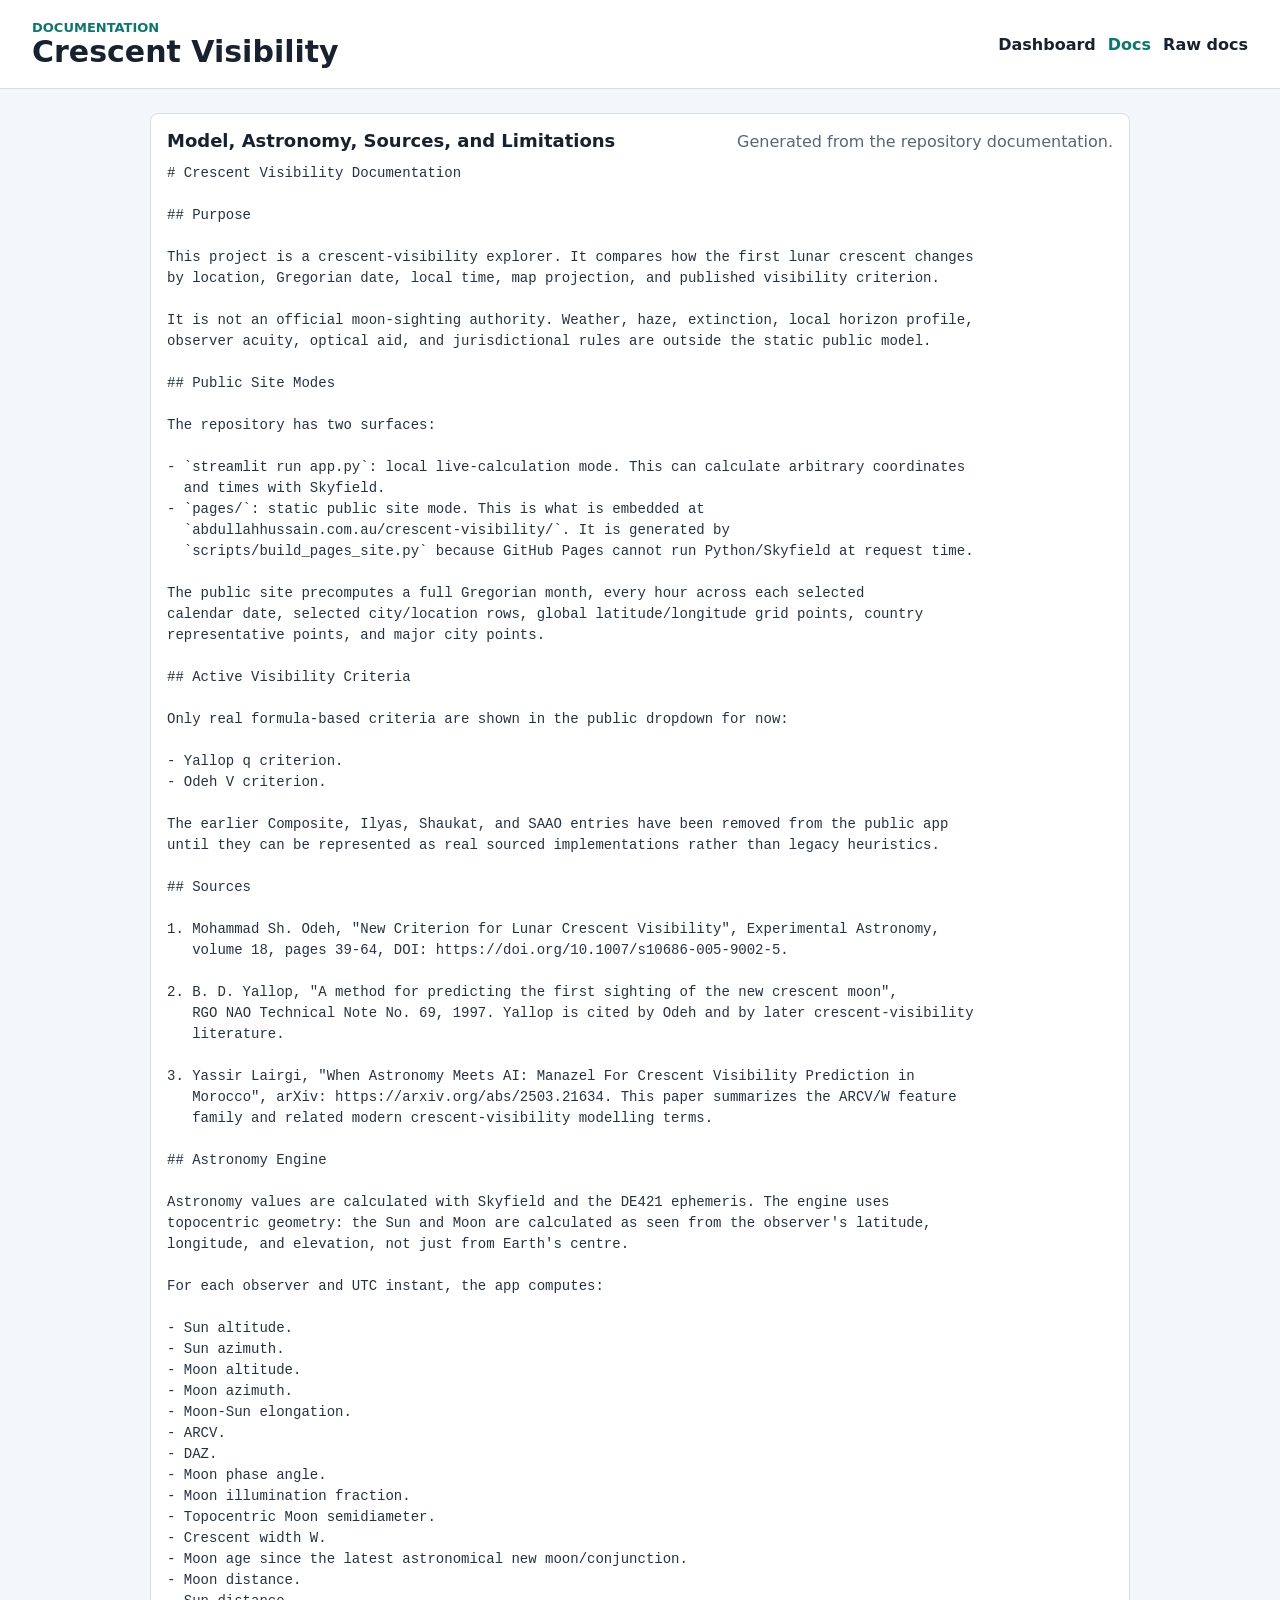
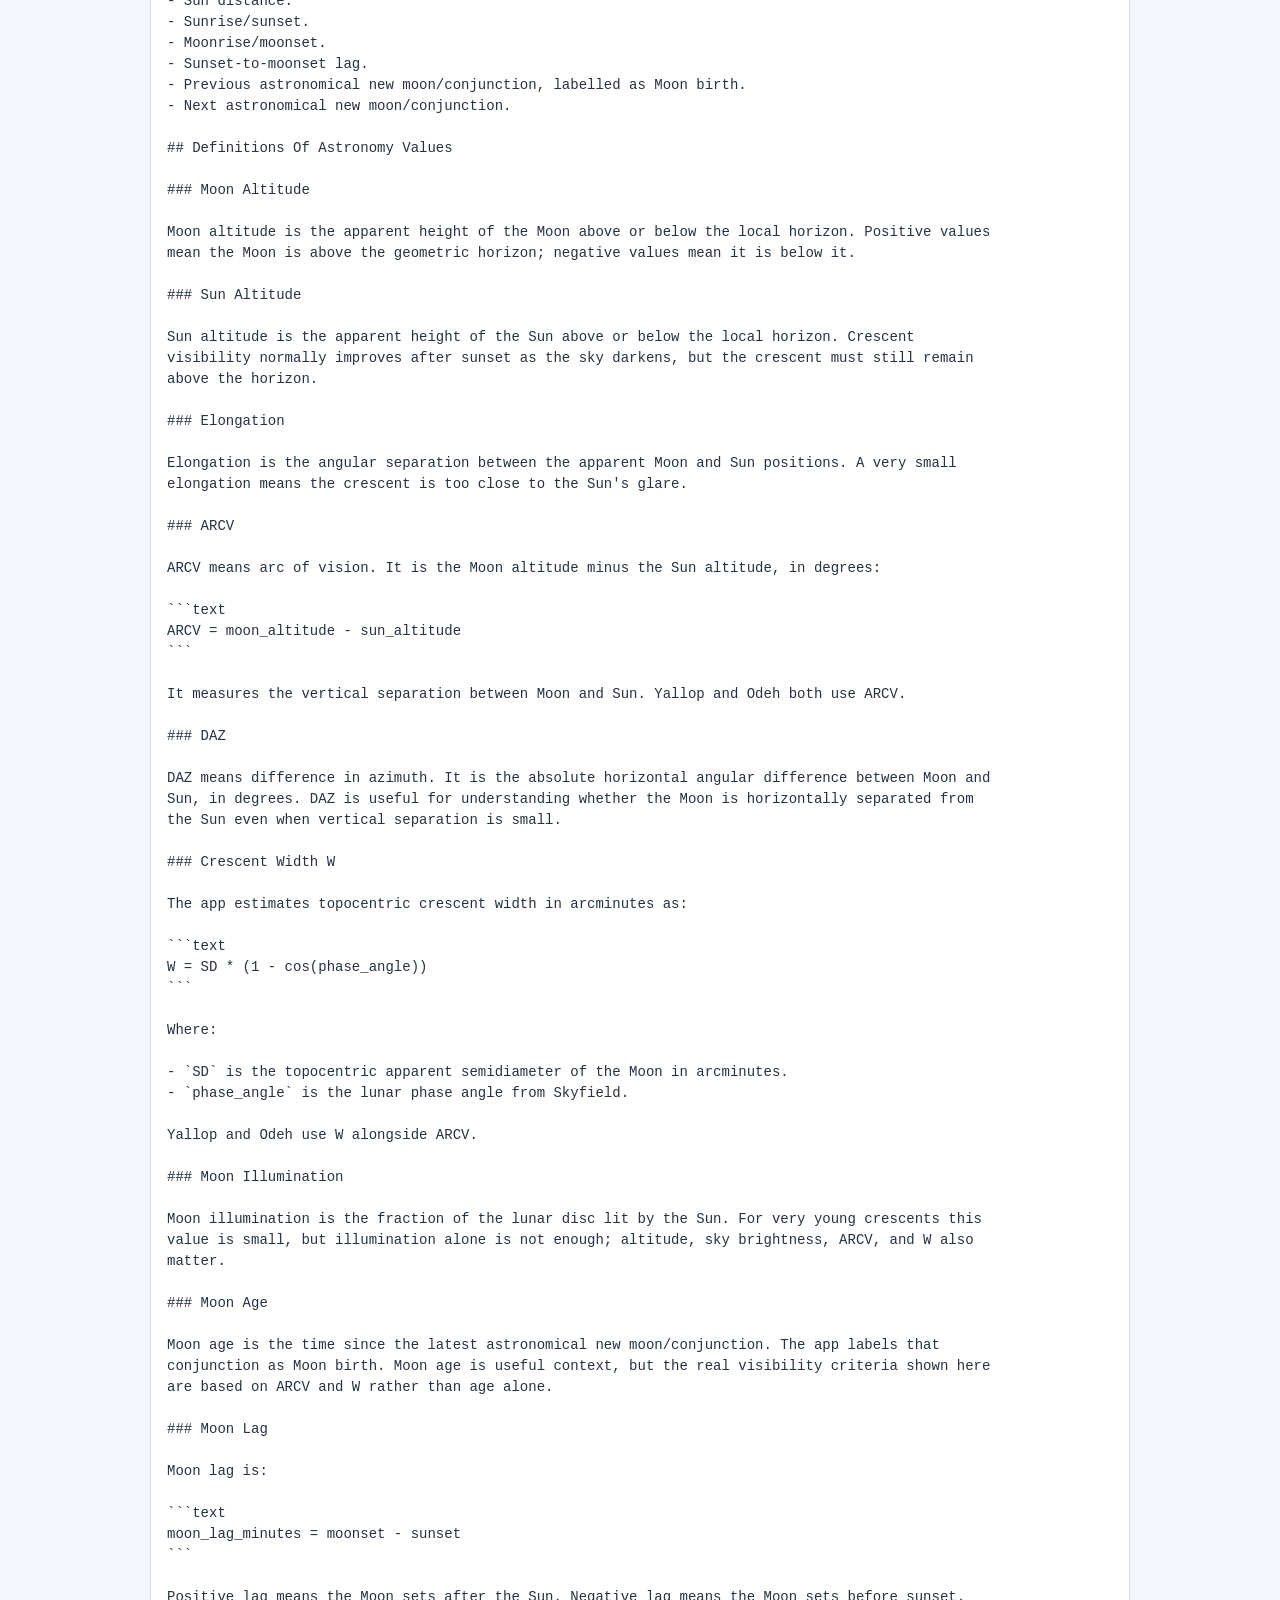
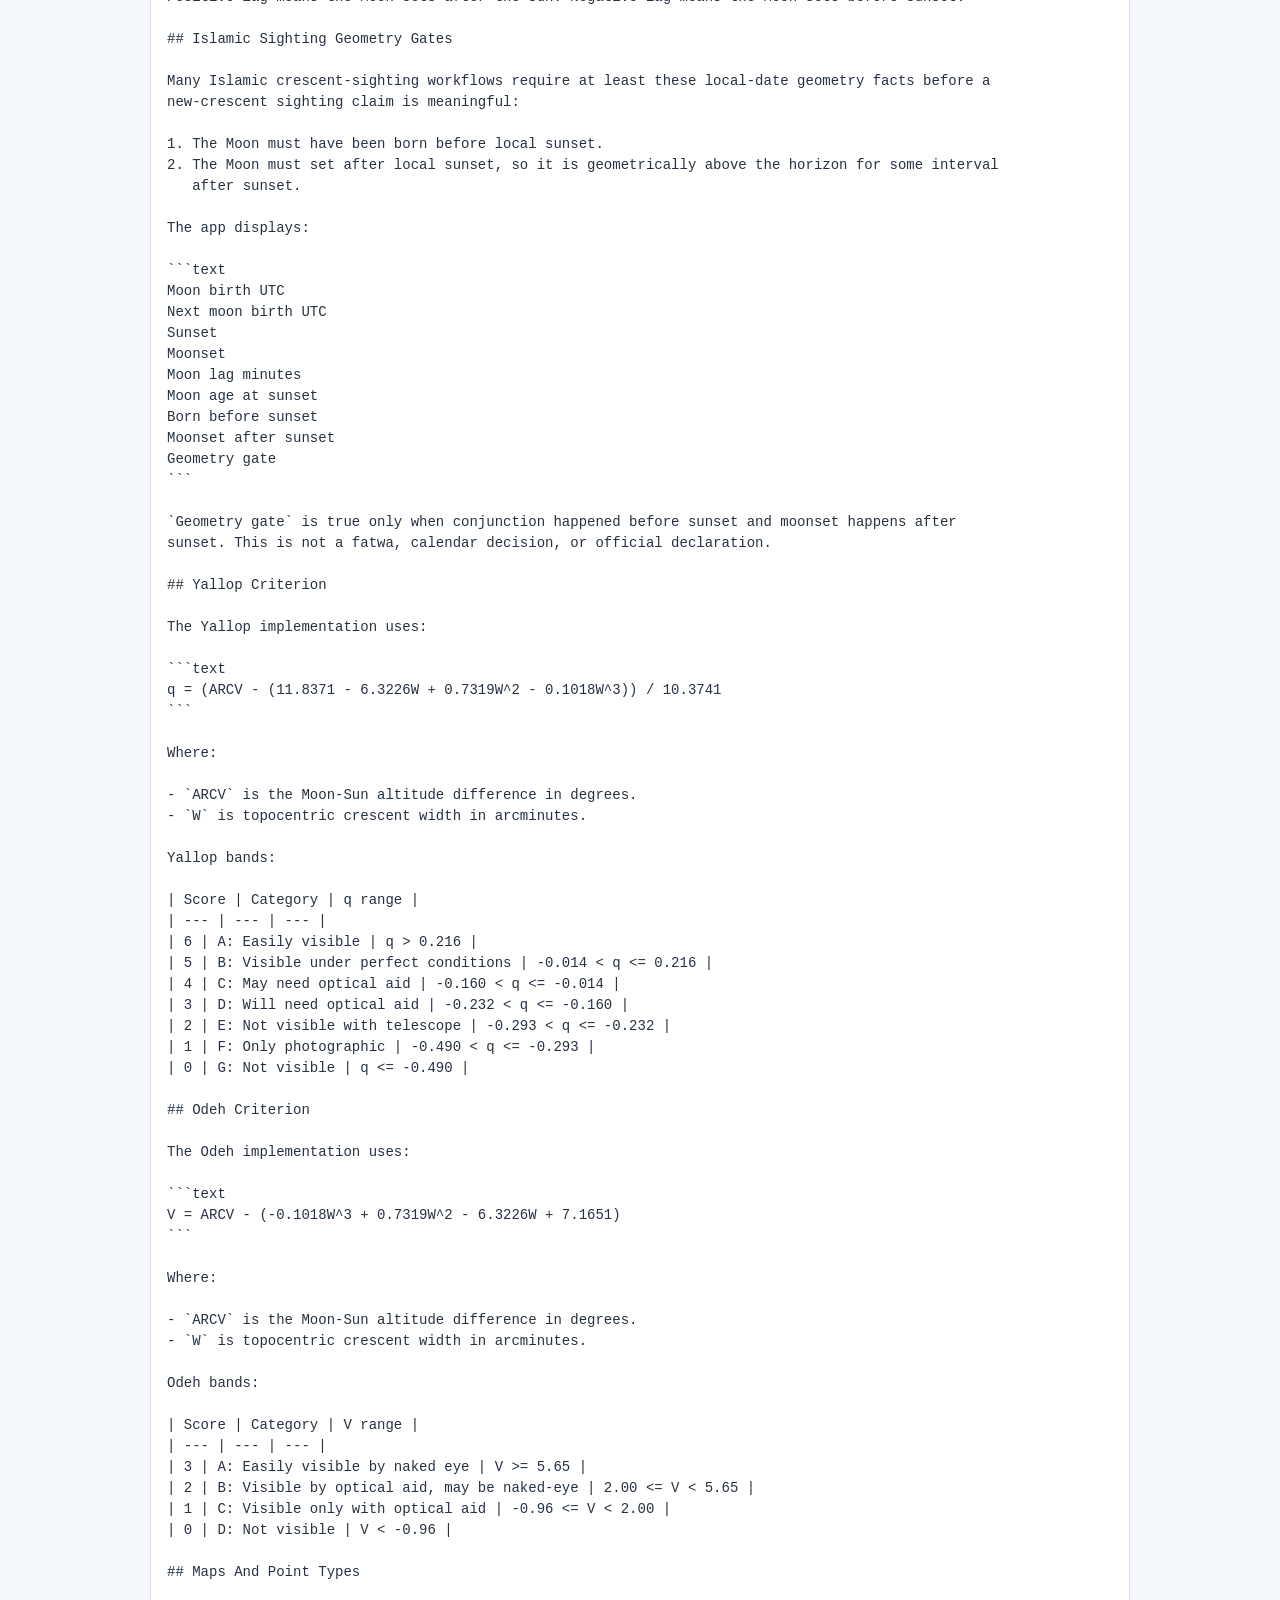
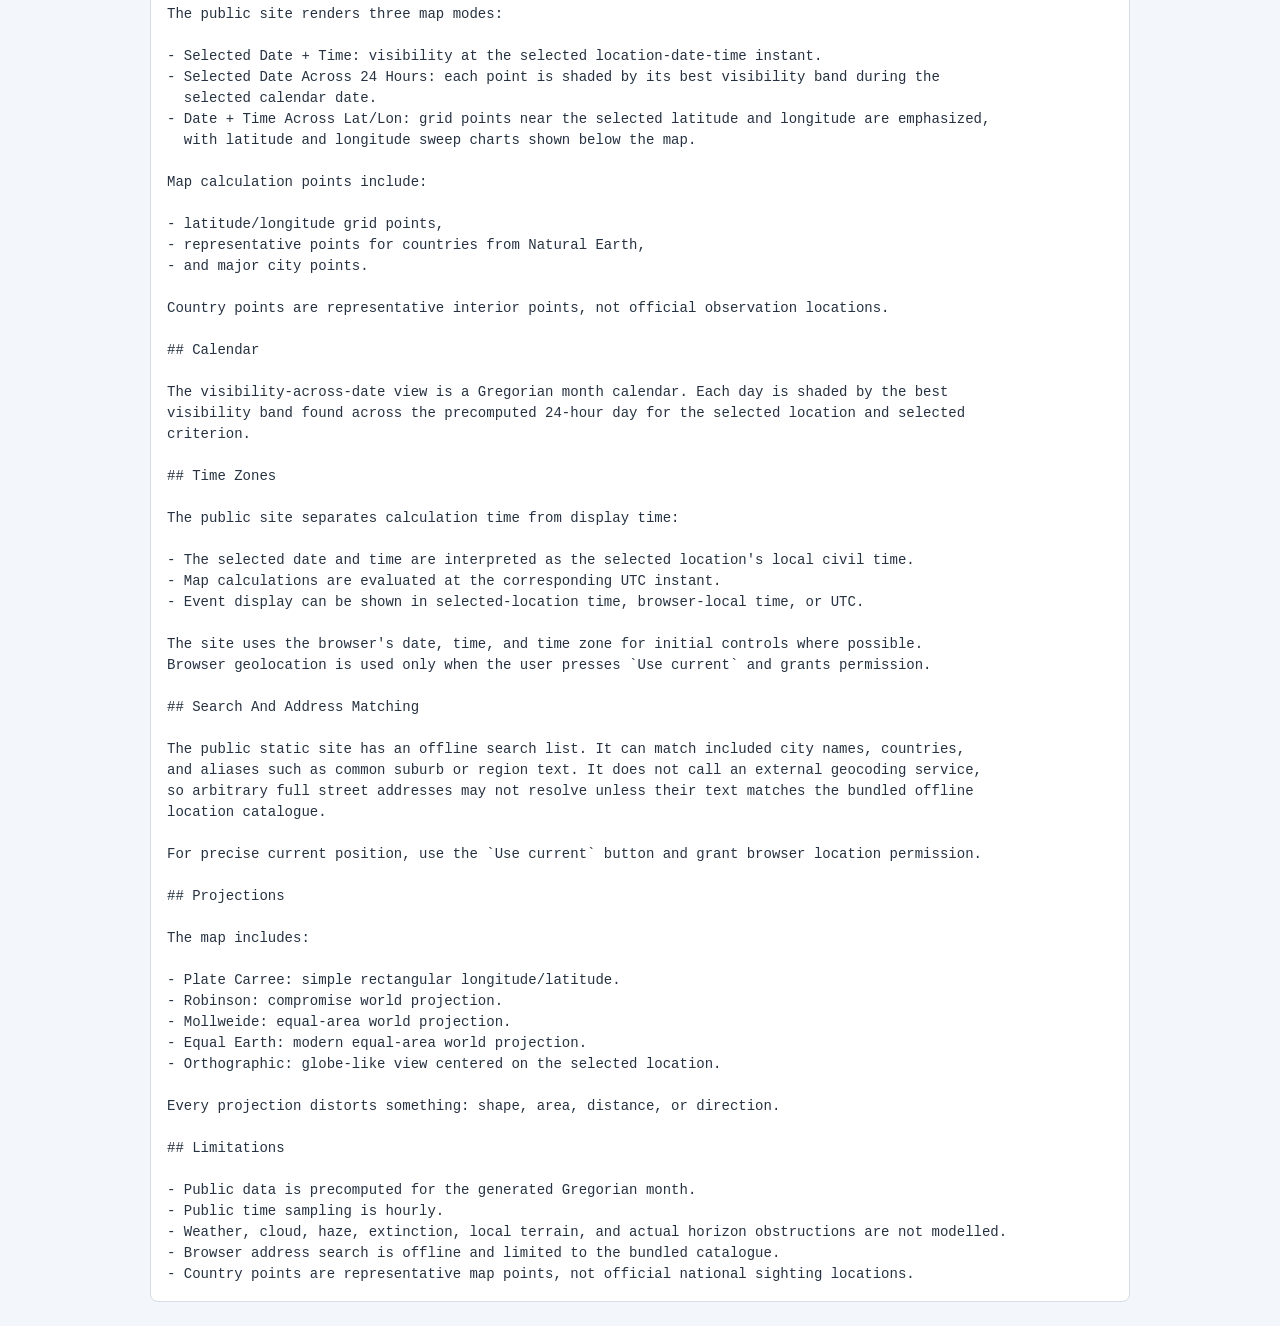
==== pages/docs.html @ 555a8e81 "Expand static crescent dashboard" ====
<!doctype html>
<html lang="en">
  <head>
    <meta charset="utf-8">
    <meta name="viewport" content="width=device-width, initial-scale=1">
    <title>Crescent Visibility Docs</title>
    <link rel="stylesheet" href="styles.css">
  </head>
  <body>
    <header class="topbar">
      <div>
        <p class="eyebrow">Documentation</p>
        <h1>Crescent Visibility</h1>
      </div>
      <nav>
        <a href="index.html">Dashboard</a>
        <a href="docs.html" aria-current="page">Docs</a>
        <a href="docs/CRESCENT_VISIBILITY.md">Raw docs</a>
      </nav>
    </header>
    <main>
      <section class="panel docs-page">
        <div class="panel-title">
          <h2>Model, Astronomy, Sources, and Limitations</h2>
          <p>Generated from the repository documentation.</p>
        </div>
        <pre id="docsText">Loading documentation...</pre>
      </section>
    </main>
    <script>
      fetch("docs/CRESCENT_VISIBILITY.md")
        .then((response) => response.text())
        .then((text) => {
          document.getElementById("docsText").textContent = text;
        })
        .catch((error) => {
          document.getElementById("docsText").textContent = String(error);
        });
    </script>
  </body>
</html>
---- pages/styles.css ----
:root {
  color-scheme: light;
  --ink: #18212f;
  --muted: #596675;
  --line: #d7dde6;
  --panel: #ffffff;
  --bg: #f3f6fa;
  --accent: #0f766e;
  --bad: #b42318;
  --ok: #087443;
}

* {
  box-sizing: border-box;
}

body {
  margin: 0;
  background: var(--bg);
  color: var(--ink);
  font-family: Inter, ui-sans-serif, system-ui, -apple-system, BlinkMacSystemFont, "Segoe UI", sans-serif;
}

.topbar {
  display: flex;
  align-items: center;
  justify-content: space-between;
  gap: 24px;
  padding: 20px 32px;
  background: #ffffff;
  border-bottom: 1px solid var(--line);
  position: sticky;
  top: 0;
  z-index: 5;
}

h1,
h2,
p {
  margin: 0;
}

h1 {
  font-size: 30px;
  line-height: 1.1;
}

h2 {
  font-size: 18px;
}

.eyebrow {
  color: var(--accent);
  font-size: 13px;
  font-weight: 700;
  text-transform: uppercase;
  letter-spacing: 0;
}

nav {
  display: flex;
  gap: 12px;
  flex-wrap: wrap;
}

nav a {
  color: var(--ink);
  font-weight: 700;
  text-decoration: none;
}

nav a[aria-current="page"] {
  color: var(--accent);
}

main {
  max-width: 1480px;
  margin: 0 auto;
  padding: 24px;
}

.controls,
.status-grid,
.split,
.tabs {
  display: grid;
  gap: 12px;
}

.controls {
  grid-template-columns: minmax(220px, 1.4fr) minmax(170px, 1fr) auto minmax(130px, 0.8fr) minmax(250px, 1.2fr) minmax(220px, 1fr) 36px minmax(170px, 1fr) 36px minmax(180px, 1fr);
  align-items: end;
  padding: 16px;
  background: #ffffff;
  border: 1px solid var(--line);
  border-radius: 8px;
}

label,
.control-field {
  display: grid;
  gap: 6px;
  color: var(--muted);
  font-size: 12px;
  font-weight: 700;
}

.search-field small {
  min-height: 14px;
  color: var(--accent);
  font-weight: 600;
}

select,
input,
button {
  min-height: 38px;
  border: 1px solid var(--line);
  border-radius: 6px;
  background: #ffffff;
  color: var(--ink);
  font: inherit;
}

select,
button,
input[type="search"] {
  padding: 0 10px;
}

button {
  cursor: pointer;
  font-weight: 700;
}

button:disabled {
  cursor: not-allowed;
  opacity: 0.45;
}

button:hover:not(:disabled),
select:hover,
input:hover {
  border-color: var(--accent);
}

.time-control {
  display: grid;
  grid-template-columns: 38px minmax(130px, 1fr) 38px;
  gap: 8px;
  align-items: center;
}

.time-control button,
.info,
.def {
  padding: 0;
}

.time-field select,
.search-field input {
  width: 100%;
}

.info,
.def {
  width: 36px;
  border-radius: 50%;
}

.def {
  width: 22px;
  min-height: 22px;
  margin-left: 4px;
  font-size: 12px;
}

.status-grid {
  grid-template-columns: repeat(4, minmax(0, 1fr));
  margin: 16px 0;
}

.status-grid article,
.panel {
  background: var(--panel);
  border: 1px solid var(--line);
  border-radius: 8px;
}

.status-grid article {
  padding: 16px;
}

.status-grid span,
.status-grid small,
.panel-title p {
  color: var(--muted);
}

.status-grid strong {
  display: block;
  margin: 8px 0 4px;
  font-size: 20px;
}

.legend {
  display: flex;
  flex-wrap: wrap;
  gap: 10px;
}

.legend span {
  display: inline-flex;
  align-items: center;
  gap: 7px;
  padding: 6px 8px;
  border: 1px solid var(--line);
  border-radius: 6px;
  font-size: 13px;
  font-weight: 700;
}

.legend i {
  width: 16px;
  height: 16px;
  border-radius: 4px;
  display: inline-block;
}

.tabs {
  grid-template-columns: repeat(3, minmax(0, 1fr));
  margin: 16px 0;
}

.tab-button {
  min-height: 44px;
}

.tab-button.active {
  border-color: var(--accent);
  background: var(--accent);
  color: #ffffff;
}

.split {
  grid-template-columns: minmax(0, 2fr) minmax(340px, 1fr);
  margin-bottom: 16px;
}

.panel {
  padding: 16px;
  min-width: 0;
}

.panel-title {
  display: flex;
  align-items: baseline;
  justify-content: space-between;
  gap: 12px;
  margin-bottom: 12px;
}

.map-panel {
  position: relative;
}

canvas {
  width: 100%;
  display: block;
  background: #d9eef5;
  border: 1px solid var(--line);
  border-radius: 8px;
}

.tooltip {
  position: absolute;
  max-width: 300px;
  padding: 10px 12px;
  background: #111827;
  color: #ffffff;
  border-radius: 6px;
  font-size: 12px;
  pointer-events: none;
  box-shadow: 0 10px 24px rgba(0, 0, 0, 0.22);
}

.details {
  display: grid;
  grid-template-columns: minmax(0, 1fr) auto;
  gap: 8px 14px;
  margin: 0;
}

.details dt {
  color: var(--muted);
}

.details dd {
  margin: 0;
  font-weight: 700;
  text-align: right;
}

svg {
  width: 100%;
  height: auto;
  overflow: visible;
}

.calendar-grid {
  display: grid;
  grid-template-columns: repeat(7, minmax(0, 1fr));
  gap: 6px;
}

.calendar-grid strong {
  color: var(--muted);
  font-size: 12px;
  text-align: center;
}

.calendar-day {
  min-height: 58px;
  color: #ffffff;
  border: 2px solid transparent;
  display: grid;
  align-content: center;
  justify-items: center;
  padding: 4px;
}

.calendar-day.empty {
  background: transparent;
  border: 0;
}

.calendar-day.selected {
  border-color: #111827;
}

.calendar-day span {
  font-size: 18px;
}

.calendar-day small {
  color: #ffffff;
  font-size: 11px;
}

pre {
  margin: 0;
  max-height: none;
  overflow: auto;
  white-space: pre-wrap;
  color: #263241;
  font: 14px/1.5 ui-monospace, SFMono-Regular, Consolas, "Liberation Mono", monospace;
}

.docs-page {
  max-width: 980px;
  margin: 0 auto;
}

@media (max-width: 1180px) {
  .controls {
    grid-template-columns: repeat(2, minmax(0, 1fr));
  }

  .info {
    width: 100%;
    border-radius: 6px;
  }
}

@media (max-width: 880px) {
  .topbar {
    align-items: flex-start;
    flex-direction: column;
  }

  .controls,
  .status-grid,
  .split,
  .tabs {
    grid-template-columns: 1fr;
  }
}
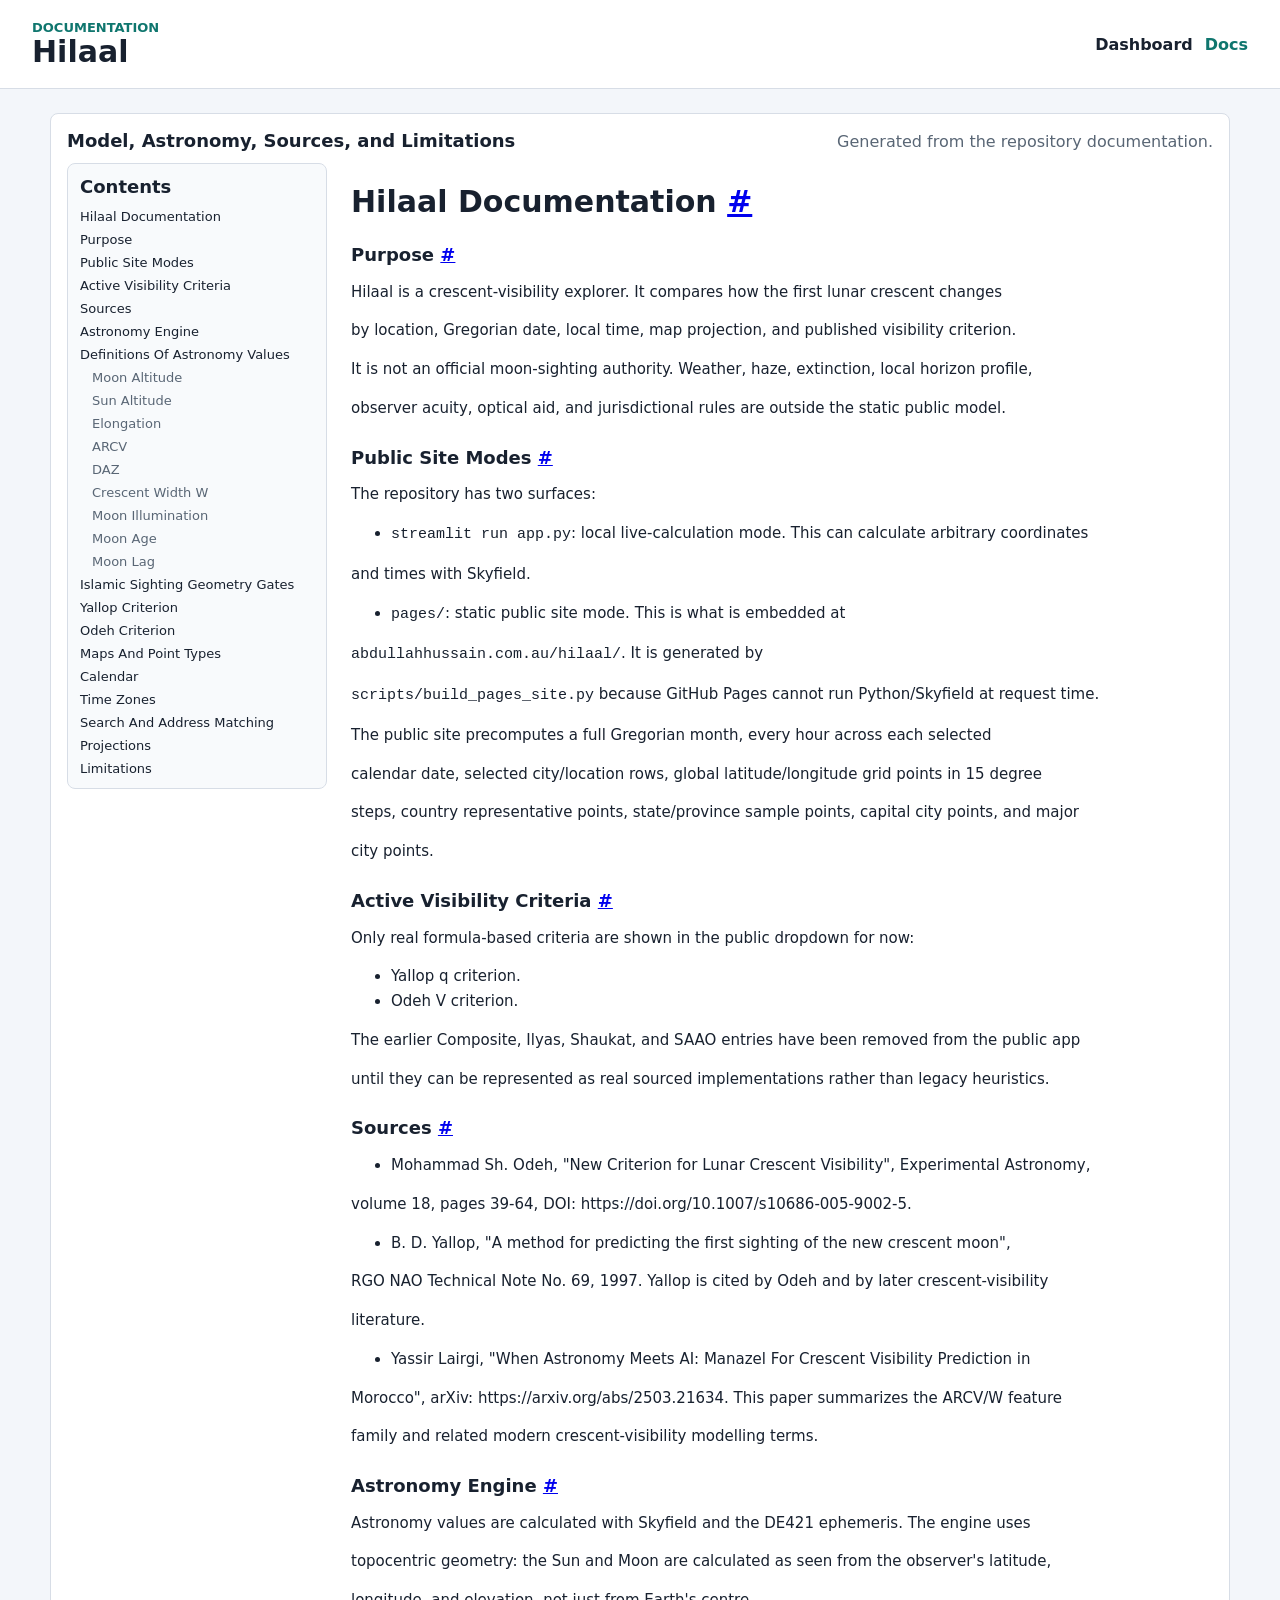
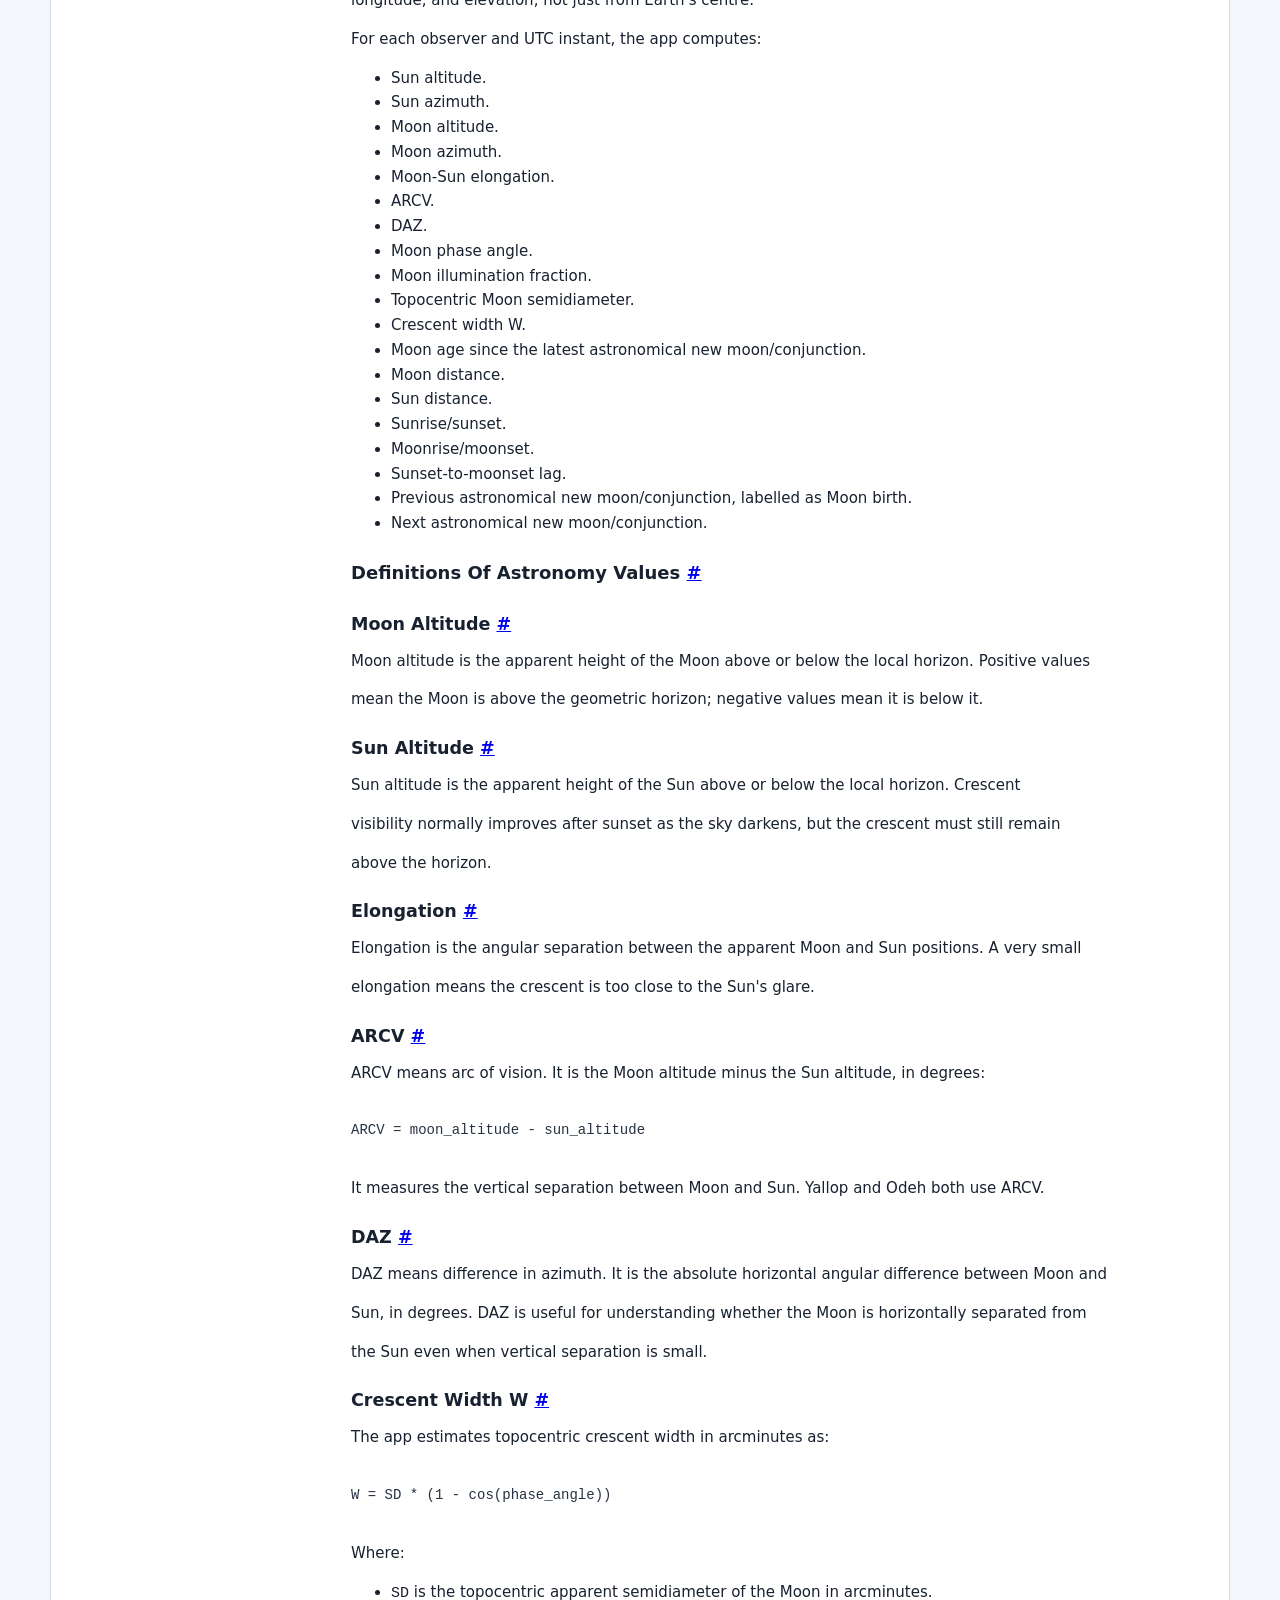
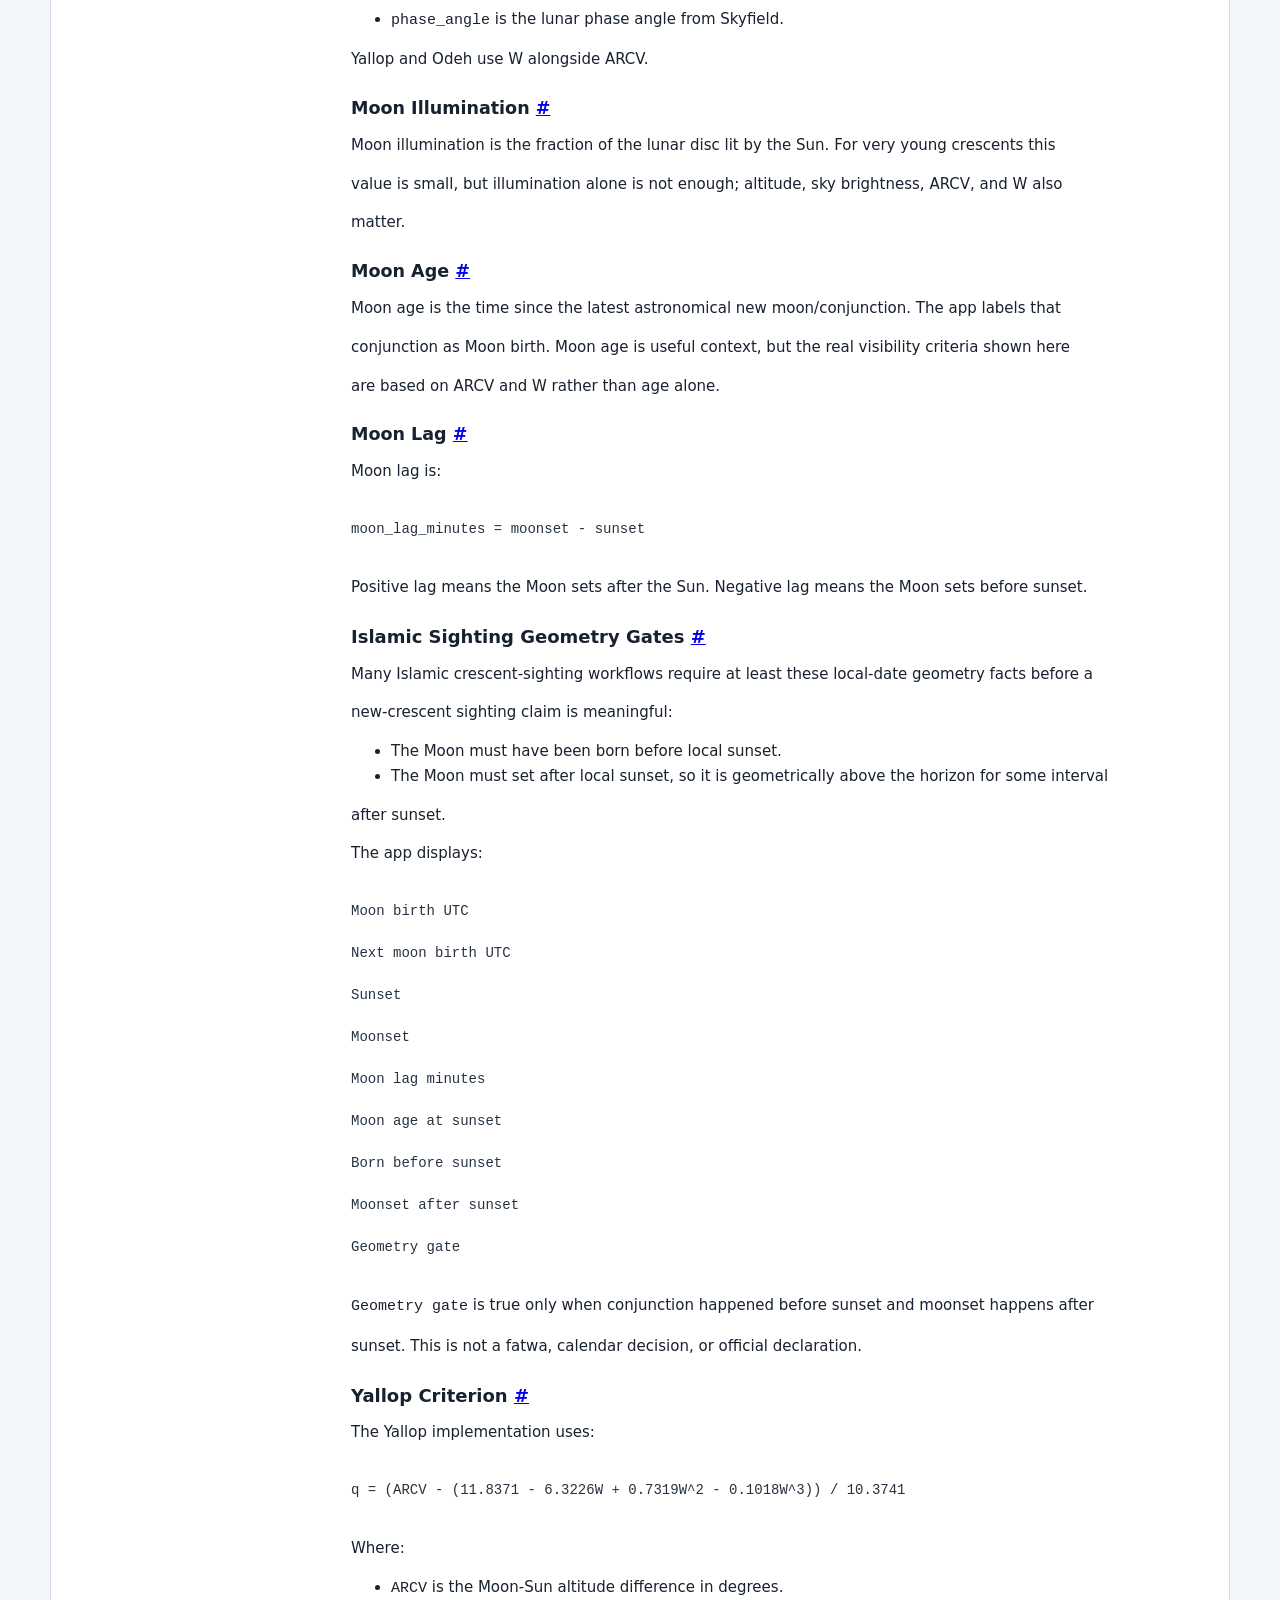
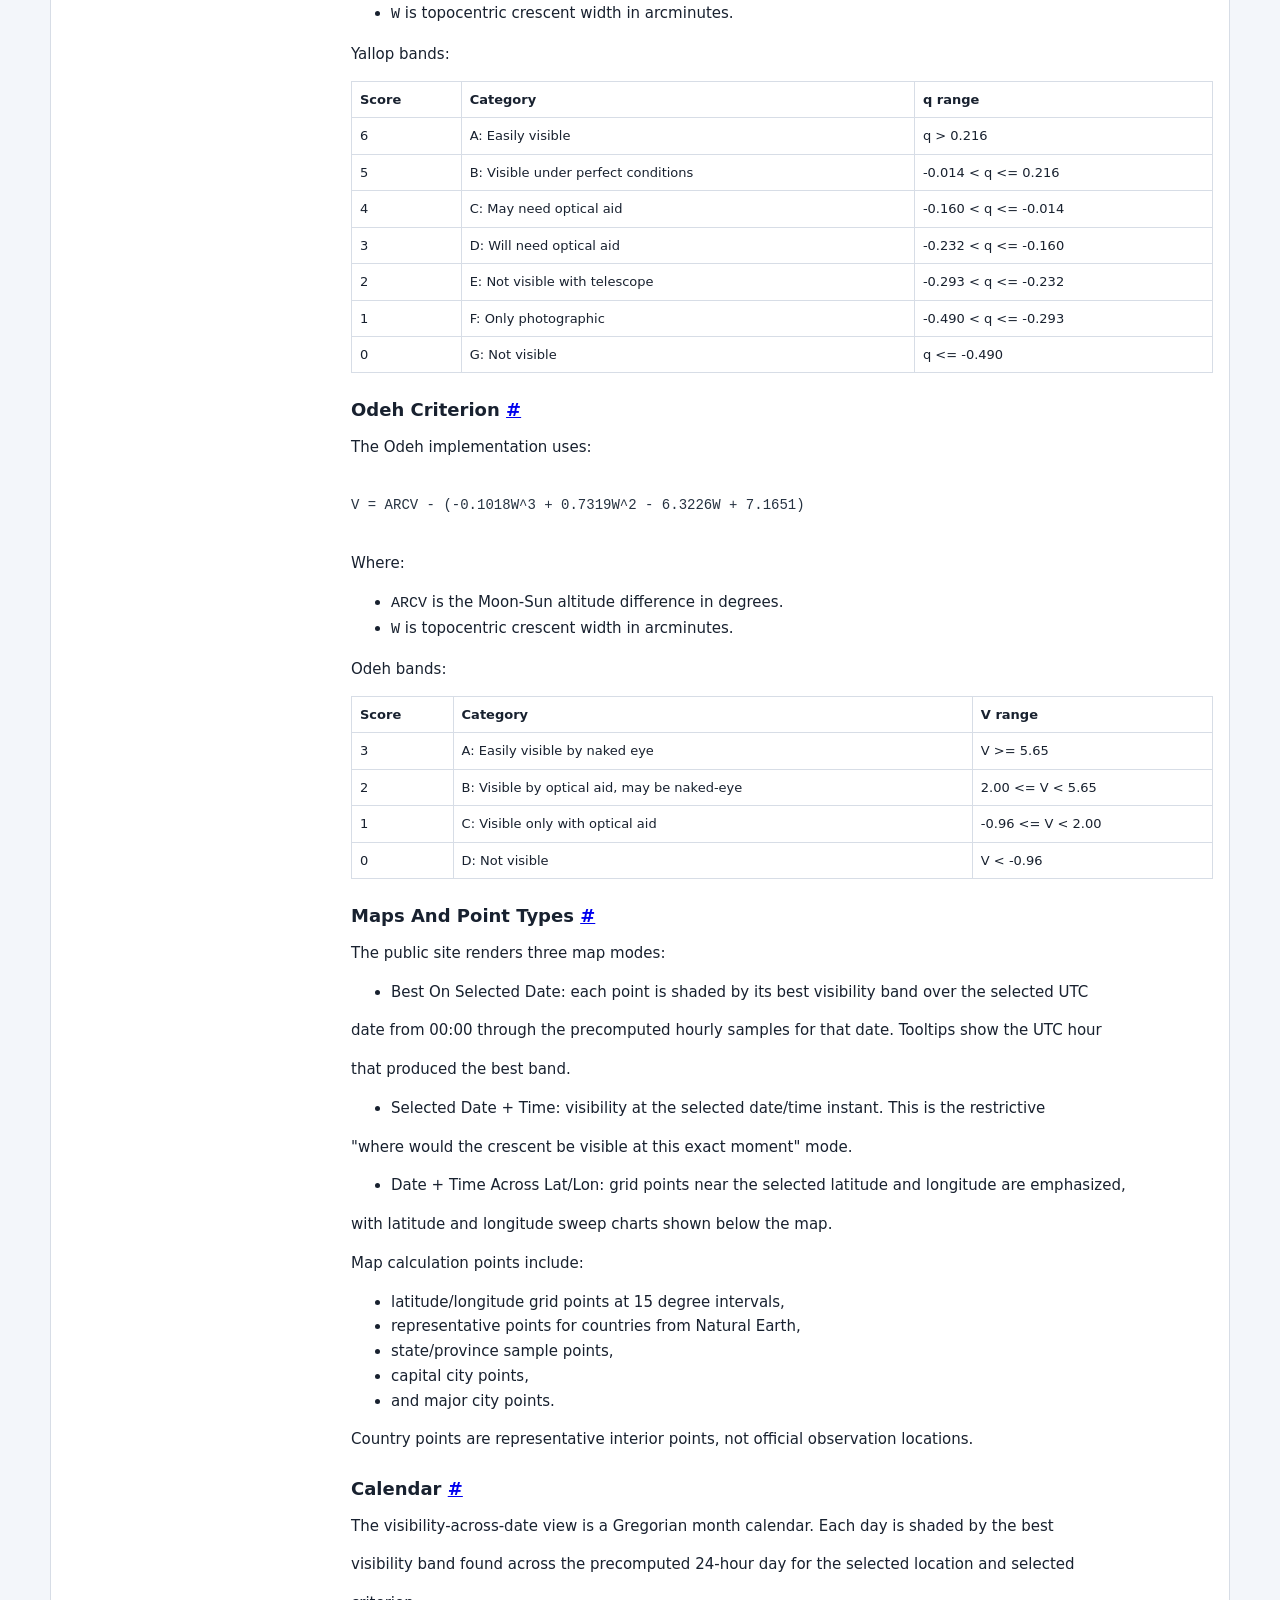
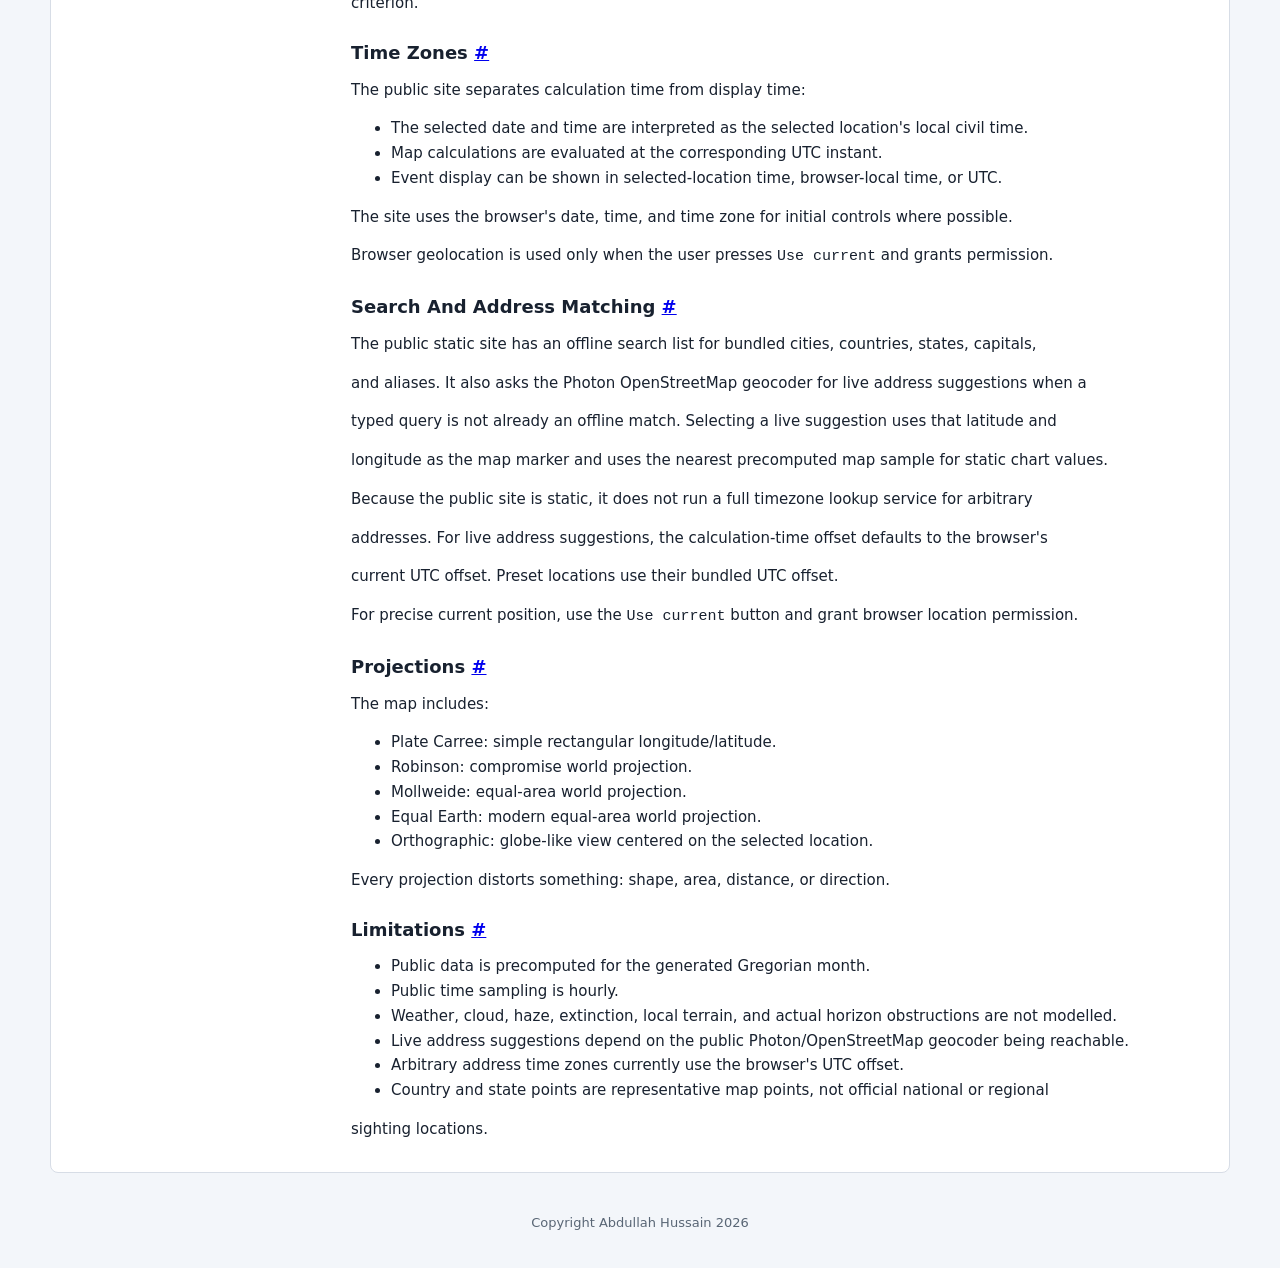
==== commit 2ab144e2: "Rename app to Hilaal and expand visibility maps" ====
--- a/pages/docs.html
+++ b/pages/docs.html
@@ -3,19 +3,18 @@
   <head>
     <meta charset="utf-8">
     <meta name="viewport" content="width=device-width, initial-scale=1">
-    <title>Crescent Visibility Docs</title>
+    <title>Hilaal Docs</title>
     <link rel="stylesheet" href="styles.css">
   </head>
   <body>
     <header class="topbar">
       <div>
         <p class="eyebrow">Documentation</p>
-        <h1>Crescent Visibility</h1>
+        <h1>Hilaal</h1>
       </div>
       <nav>
         <a href="index.html">Dashboard</a>
         <a href="docs.html" aria-current="page">Docs</a>
-        <a href="docs/CRESCENT_VISIBILITY.md">Raw docs</a>
       </nav>
     </header>
     <main>
@@ -24,14 +23,105 @@
           <h2>Model, Astronomy, Sources, and Limitations</h2>
           <p>Generated from the repository documentation.</p>
         </div>
-        <pre id="docsText">Loading documentation...</pre>
+        <div class="docs-layout">
+          <aside id="docsToc" class="docs-toc" aria-label="Documentation contents"></aside>
+          <article id="docsText" class="markdown-body">Loading documentation...</article>
+        </div>
       </section>
     </main>
+    <footer class="site-footer">Copyright Abdullah Hussain 2026</footer>
     <script>
+      function escapeHtml(text) {
+        return text.replace(/[&<>"]/g, (ch) => ({ "&": "&amp;", "<": "&lt;", ">": "&gt;", "\"": "&quot;" }[ch]));
+      }
+      function inline(text) {
+        return escapeHtml(text)
+          .replace(/`([^`]+)`/g, "<code>$1</code>")
+          .replace(/\[([^\]]+)\]\(([^)]+)\)/g, "<a href=\"$2\">$1</a>")
+          .replace(/\*\*([^*]+)\*\*/g, "<strong>$1</strong>");
+      }
+      function slug(text) {
+        return text.toLowerCase().replace(/[^a-z0-9]+/g, "-").replace(/^-|-$/g, "");
+      }
+      function renderMarkdown(text) {
+        const lines = text.split(/\r?\n/);
+        const toc = [];
+        const html = [];
+        let listOpen = false;
+        let table = [];
+        let codeOpen = false;
+        const closeList = () => {
+          if (listOpen) {
+            html.push("</ul>");
+            listOpen = false;
+          }
+        };
+        const flushTable = () => {
+          if (!table.length) return;
+          const rows = table.filter((row) => !/^\|\s*-/.test(row)).map((row) => row.split("|").slice(1, -1).map((cell) => inline(cell.trim())));
+          if (rows.length) {
+            const [head, ...body] = rows;
+            html.push(`<table><thead><tr>${head.map((cell) => `<th>${cell}</th>`).join("")}</tr></thead><tbody>${body.map((row) => `<tr>${row.map((cell) => `<td>${cell}</td>`).join("")}</tr>`).join("")}</tbody></table>`);
+          }
+          table = [];
+        };
+        lines.forEach((line) => {
+          if (line.startsWith("```")) {
+            closeList();
+            flushTable();
+            html.push(codeOpen ? "</code></pre>" : "<pre><code>");
+            codeOpen = !codeOpen;
+            return;
+          }
+          if (codeOpen) {
+            html.push(escapeHtml(line) + "\n");
+            return;
+          }
+          const heading = /^(#{1,4})\s+(.*)$/.exec(line);
+          if (heading) {
+            closeList();
+            flushTable();
+            const level = heading[1].length;
+            const text = heading[2].trim();
+            const id = slug(text);
+            toc.push({ level, text, id });
+            html.push(`<h${level} id="${id}">${inline(text)} <a href="#${id}" aria-label="Link to ${escapeHtml(text)}">#</a></h${level}>`);
+            return;
+          }
+          if (/^\|.+\|$/.test(line.trim())) {
+            closeList();
+            table.push(line.trim());
+            return;
+          }
+          flushTable();
+          if (/^-\s+/.test(line)) {
+            if (!listOpen) {
+              html.push("<ul>");
+              listOpen = true;
+            }
+            html.push(`<li>${inline(line.replace(/^-\s+/, ""))}</li>`);
+            return;
+          }
+          if (/^\d+\.\s+/.test(line)) {
+            if (!listOpen) {
+              html.push("<ul>");
+              listOpen = true;
+            }
+            html.push(`<li>${inline(line.replace(/^\d+\.\s+/, ""))}</li>`);
+            return;
+          }
+          closeList();
+          if (line.trim()) html.push(`<p>${inline(line.trim())}</p>`);
+        });
+        closeList();
+        flushTable();
+        document.getElementById("docsToc").innerHTML = `<h2>Contents</h2>${toc.filter((item) => item.level <= 3).map((item) => `<a class="toc-l${item.level}" href="#${item.id}">${escapeHtml(item.text)}</a>`).join("")}`;
+        return html.join("\n");
+      }
       fetch("docs/CRESCENT_VISIBILITY.md")
         .then((response) => response.text())
         .then((text) => {
-          document.getElementById("docsText").textContent = text;
+          document.getElementById("docsText").innerHTML = renderMarkdown(text);
         })
         .catch((error) => {
           document.getElementById("docsText").textContent = String(error);
--- a/pages/styles.css
+++ b/pages/styles.css
@@ -88,7 +88,7 @@
 }
 
 .controls {
-  grid-template-columns: minmax(220px, 1.4fr) minmax(170px, 1fr) auto minmax(130px, 0.8fr) minmax(250px, 1.2fr) minmax(220px, 1fr) 36px minmax(170px, 1fr) 36px minmax(180px, 1fr);
+  grid-template-columns: minmax(240px, 1.5fr) minmax(170px, 1fr) auto minmax(130px, 0.8fr) minmax(250px, 1.2fr) minmax(190px, 1fr) 28px minmax(170px, 1fr) 28px minmax(180px, 1fr);
   align-items: end;
   padding: 16px;
   background: #ffffff;
@@ -125,7 +125,7 @@
 select,
 button,
 input[type="search"] {
-  padding: 0 10px;
+  padding: 0 12px;
 }
 
 button {
@@ -152,7 +152,6 @@
 }
 
 .time-control button,
-.info,
 .def {
   padding: 0;
 }
@@ -160,12 +159,6 @@
 .time-field select,
 .search-field input {
   width: 100%;
-}
-
-.info,
-.def {
-  width: 36px;
-  border-radius: 50%;
 }
 
 .def {
@@ -173,6 +166,75 @@
   min-height: 22px;
   margin-left: 4px;
   font-size: 12px;
+}
+
+.info-tip,
+.def-tip {
+  display: inline-flex;
+  align-items: center;
+  justify-content: center;
+  position: relative;
+  width: 22px;
+  height: 22px;
+  border: 1px solid var(--line);
+  border-radius: 50%;
+  background: #ffffff;
+  color: var(--accent);
+  font-size: 12px;
+  font-weight: 800;
+  cursor: help;
+}
+
+.info-tip::after,
+.def-tip::after {
+  content: attr(data-tip);
+  display: none;
+  position: absolute;
+  z-index: 12;
+  left: 50%;
+  bottom: calc(100% + 8px);
+  width: min(280px, 78vw);
+  transform: translateX(-50%);
+  padding: 9px 10px;
+  border-radius: 6px;
+  background: #111827;
+  color: #ffffff;
+  font-size: 12px;
+  font-weight: 600;
+  line-height: 1.35;
+  box-shadow: 0 10px 24px rgba(0, 0, 0, 0.22);
+}
+
+.info-tip:hover::after,
+.info-tip:focus::after,
+.def-tip:hover::after,
+.def-tip:focus::after {
+  display: block;
+}
+
+.suggestions {
+  display: grid;
+  gap: 4px;
+  max-height: 220px;
+  overflow: auto;
+  padding: 6px;
+  border: 1px solid var(--line);
+  border-radius: 6px;
+  background: #ffffff;
+  box-shadow: 0 10px 24px rgba(0, 0, 0, 0.12);
+}
+
+.suggestions button {
+  min-height: 34px;
+  padding: 6px 8px;
+  text-align: left;
+  font-weight: 650;
+}
+
+.suggestions small {
+  display: block;
+  color: var(--muted);
+  font-weight: 500;
 }
 
 .status-grid {
@@ -357,18 +419,85 @@
 }
 
 .docs-page {
-  max-width: 980px;
+  max-width: 1180px;
   margin: 0 auto;
+}
+
+.docs-layout {
+  display: grid;
+  grid-template-columns: 260px minmax(0, 1fr);
+  gap: 24px;
+  align-items: start;
+}
+
+.docs-toc {
+  position: sticky;
+  top: 100px;
+  display: grid;
+  gap: 8px;
+  padding: 12px;
+  border: 1px solid var(--line);
+  border-radius: 8px;
+  background: #f8fafc;
+}
+
+.docs-toc h2 {
+  margin-bottom: 4px;
+}
+
+.docs-toc a {
+  color: var(--ink);
+  text-decoration: none;
+  font-size: 13px;
+}
+
+.docs-toc .toc-l3 {
+  padding-left: 12px;
+  color: var(--muted);
+}
+
+.markdown-body {
+  font-size: 15px;
+  line-height: 1.65;
+}
+
+.markdown-body h1,
+.markdown-body h2,
+.markdown-body h3,
+.markdown-body h4 {
+  margin: 22px 0 10px;
+}
+
+.markdown-body p,
+.markdown-body ul,
+.markdown-body table,
+.markdown-body pre {
+  margin: 0 0 14px;
+}
+
+.markdown-body table {
+  width: 100%;
+  border-collapse: collapse;
+  font-size: 13px;
+}
+
+.markdown-body th,
+.markdown-body td {
+  border: 1px solid var(--line);
+  padding: 7px 8px;
+  text-align: left;
+}
+
+.site-footer {
+  padding: 18px 24px 30px;
+  color: var(--muted);
+  text-align: center;
+  font-size: 13px;
 }
 
 @media (max-width: 1180px) {
   .controls {
-    grid-template-columns: repeat(2, minmax(0, 1fr));
-  }
-
-  .info {
-    width: 100%;
-    border-radius: 6px;
+    grid-template-columns: repeat(3, minmax(0, 1fr));
   }
 }
 
@@ -384,4 +513,49 @@
   .tabs {
     grid-template-columns: 1fr;
   }
-}
+
+  main {
+    padding: 14px;
+  }
+
+  .panel-title {
+    align-items: flex-start;
+    flex-direction: column;
+  }
+
+  .docs-layout {
+    grid-template-columns: 1fr;
+  }
+
+  .docs-toc {
+    position: static;
+  }
+
+  .info-tip {
+    justify-self: start;
+  }
+}
+
+@media (max-width: 560px) {
+  .topbar {
+    padding: 16px;
+  }
+
+  h1 {
+    font-size: 25px;
+  }
+
+  .controls,
+  .panel,
+  .status-grid article {
+    padding: 12px;
+  }
+
+  .time-control {
+    grid-template-columns: 36px minmax(0, 1fr) 36px;
+  }
+
+  .legend span {
+    width: 100%;
+  }
+}
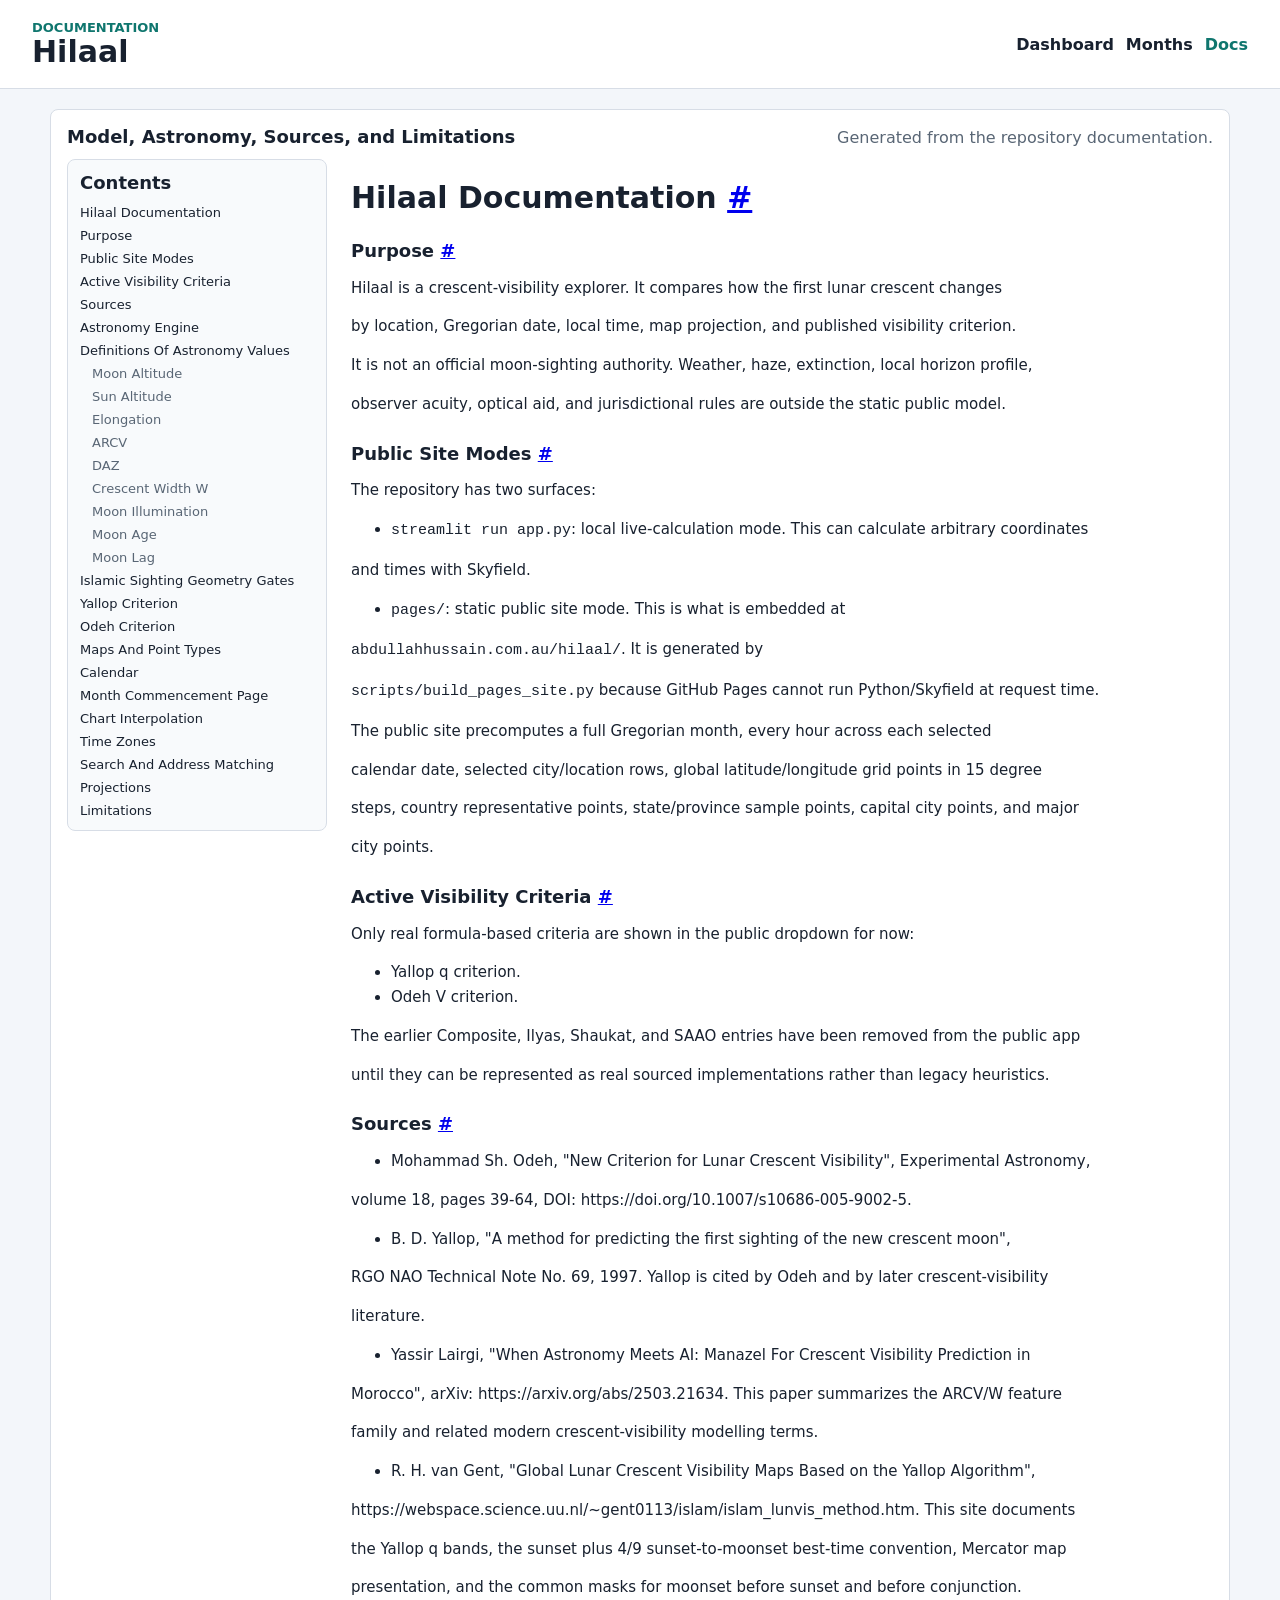
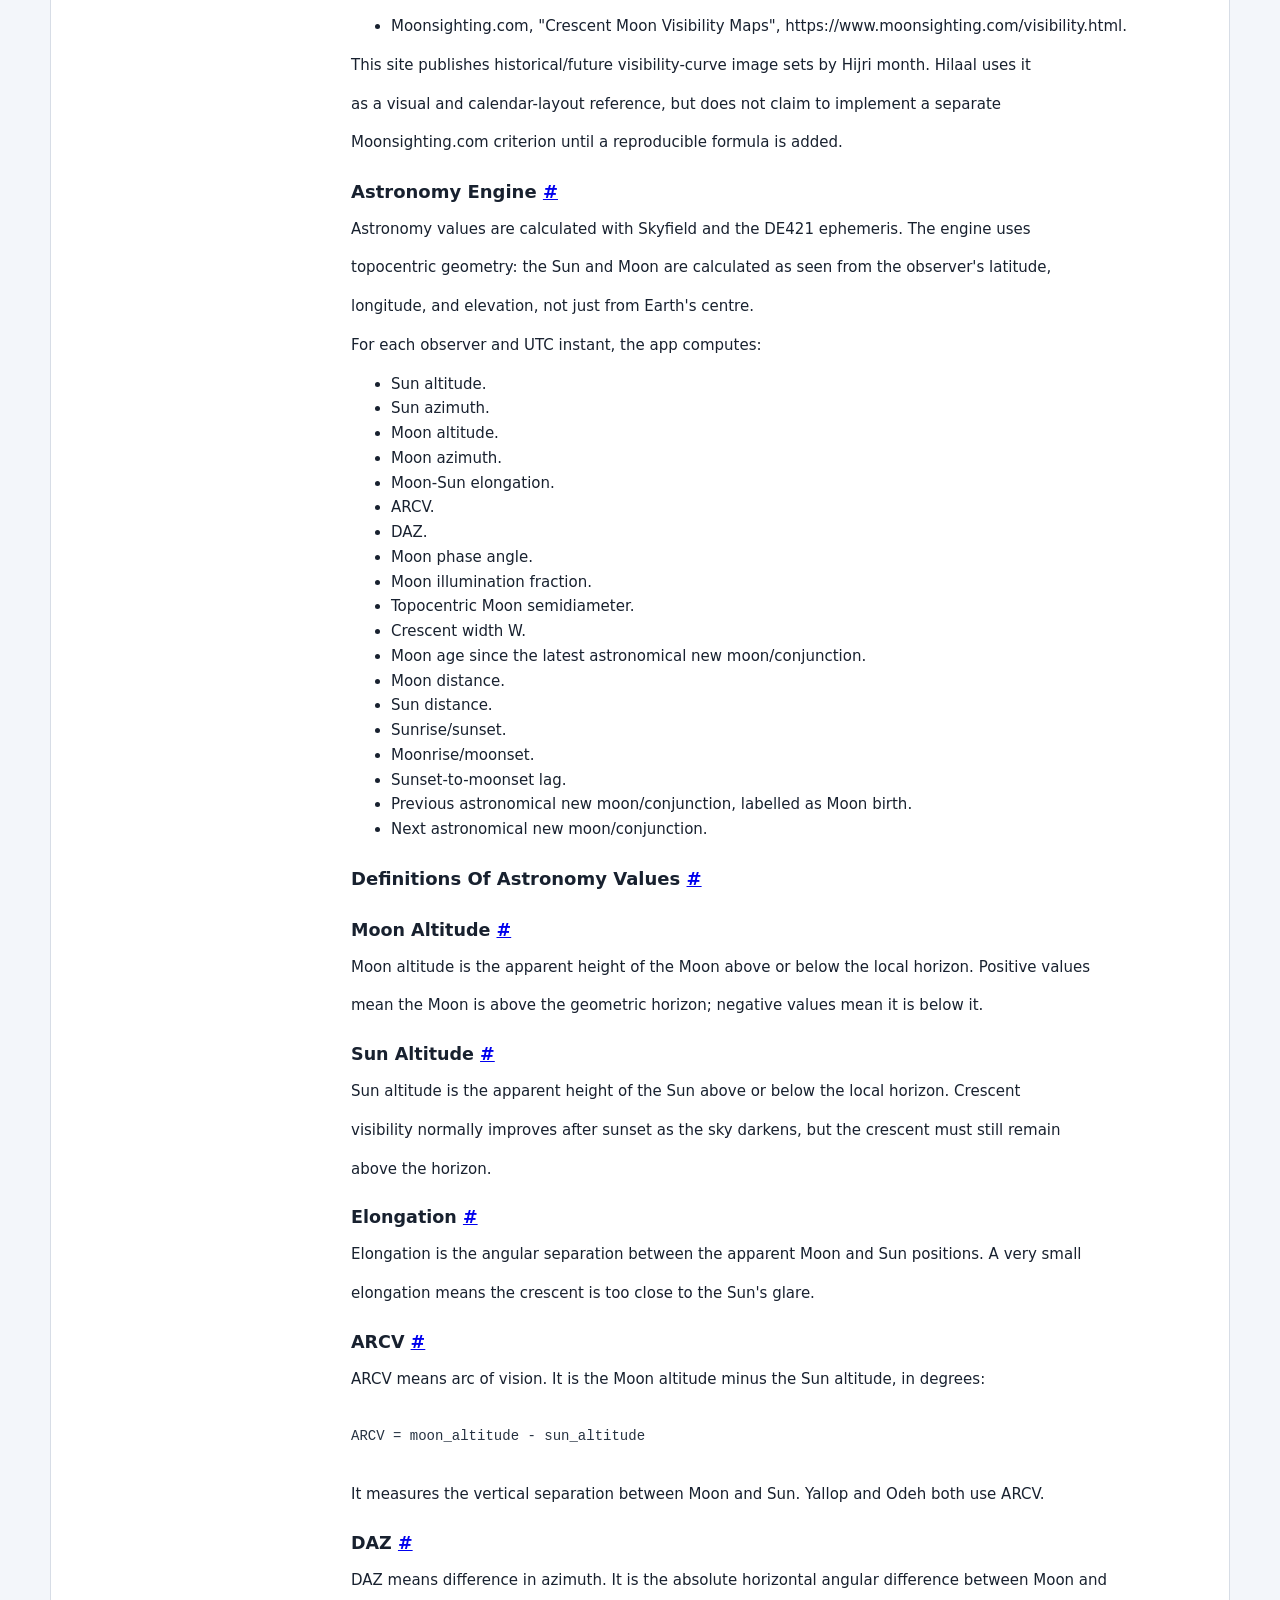
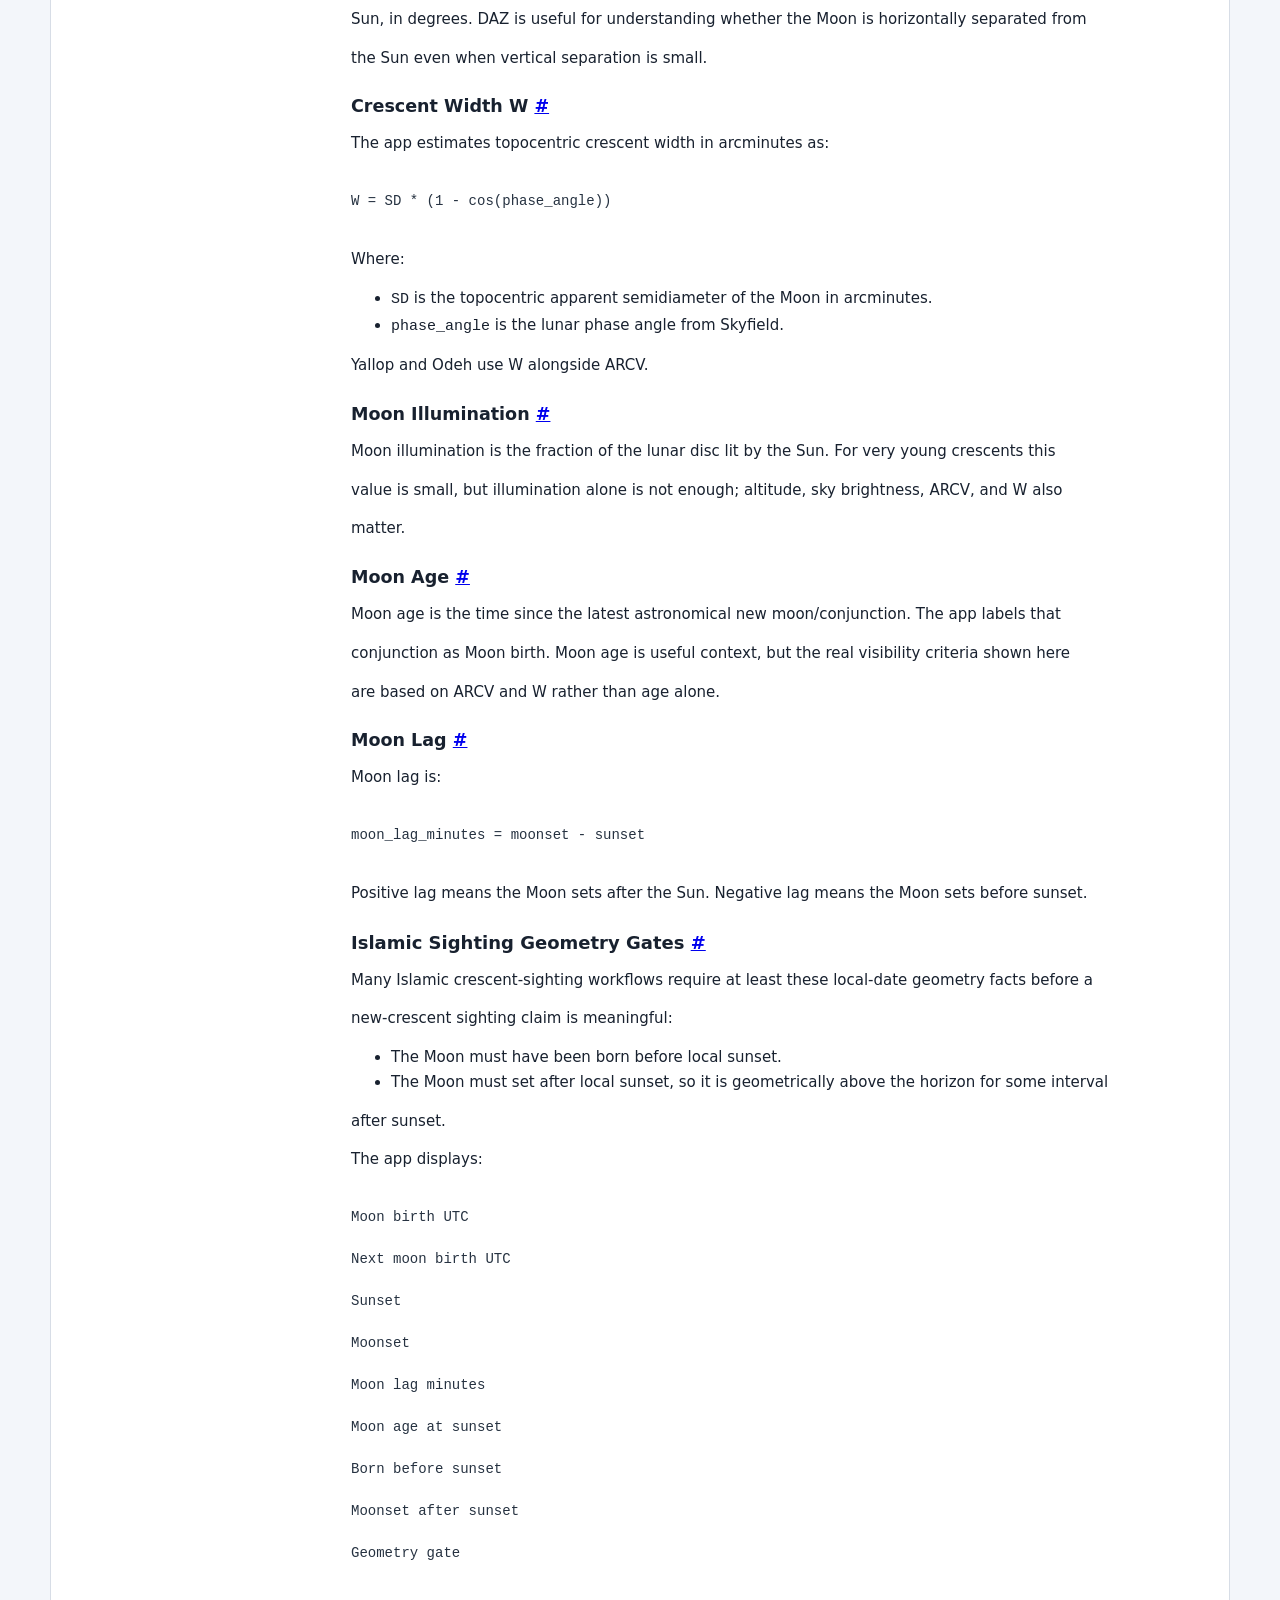
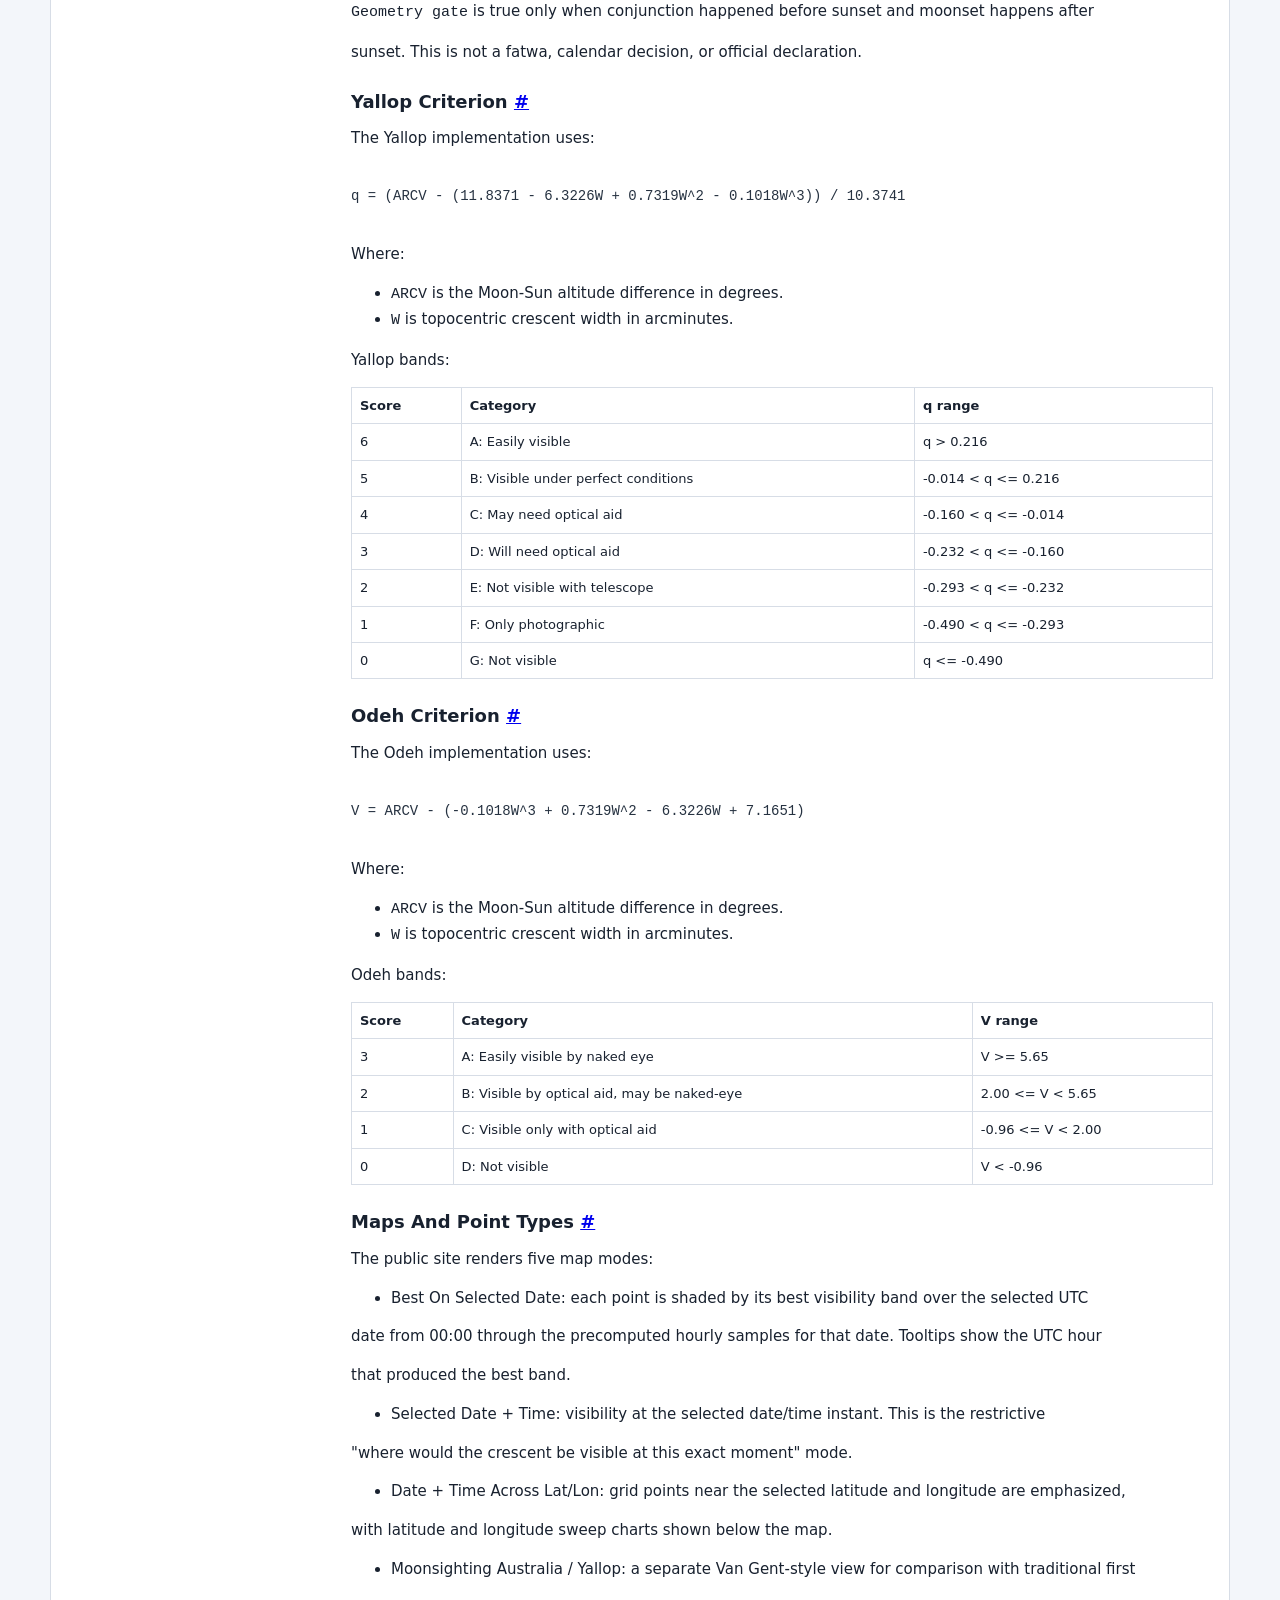
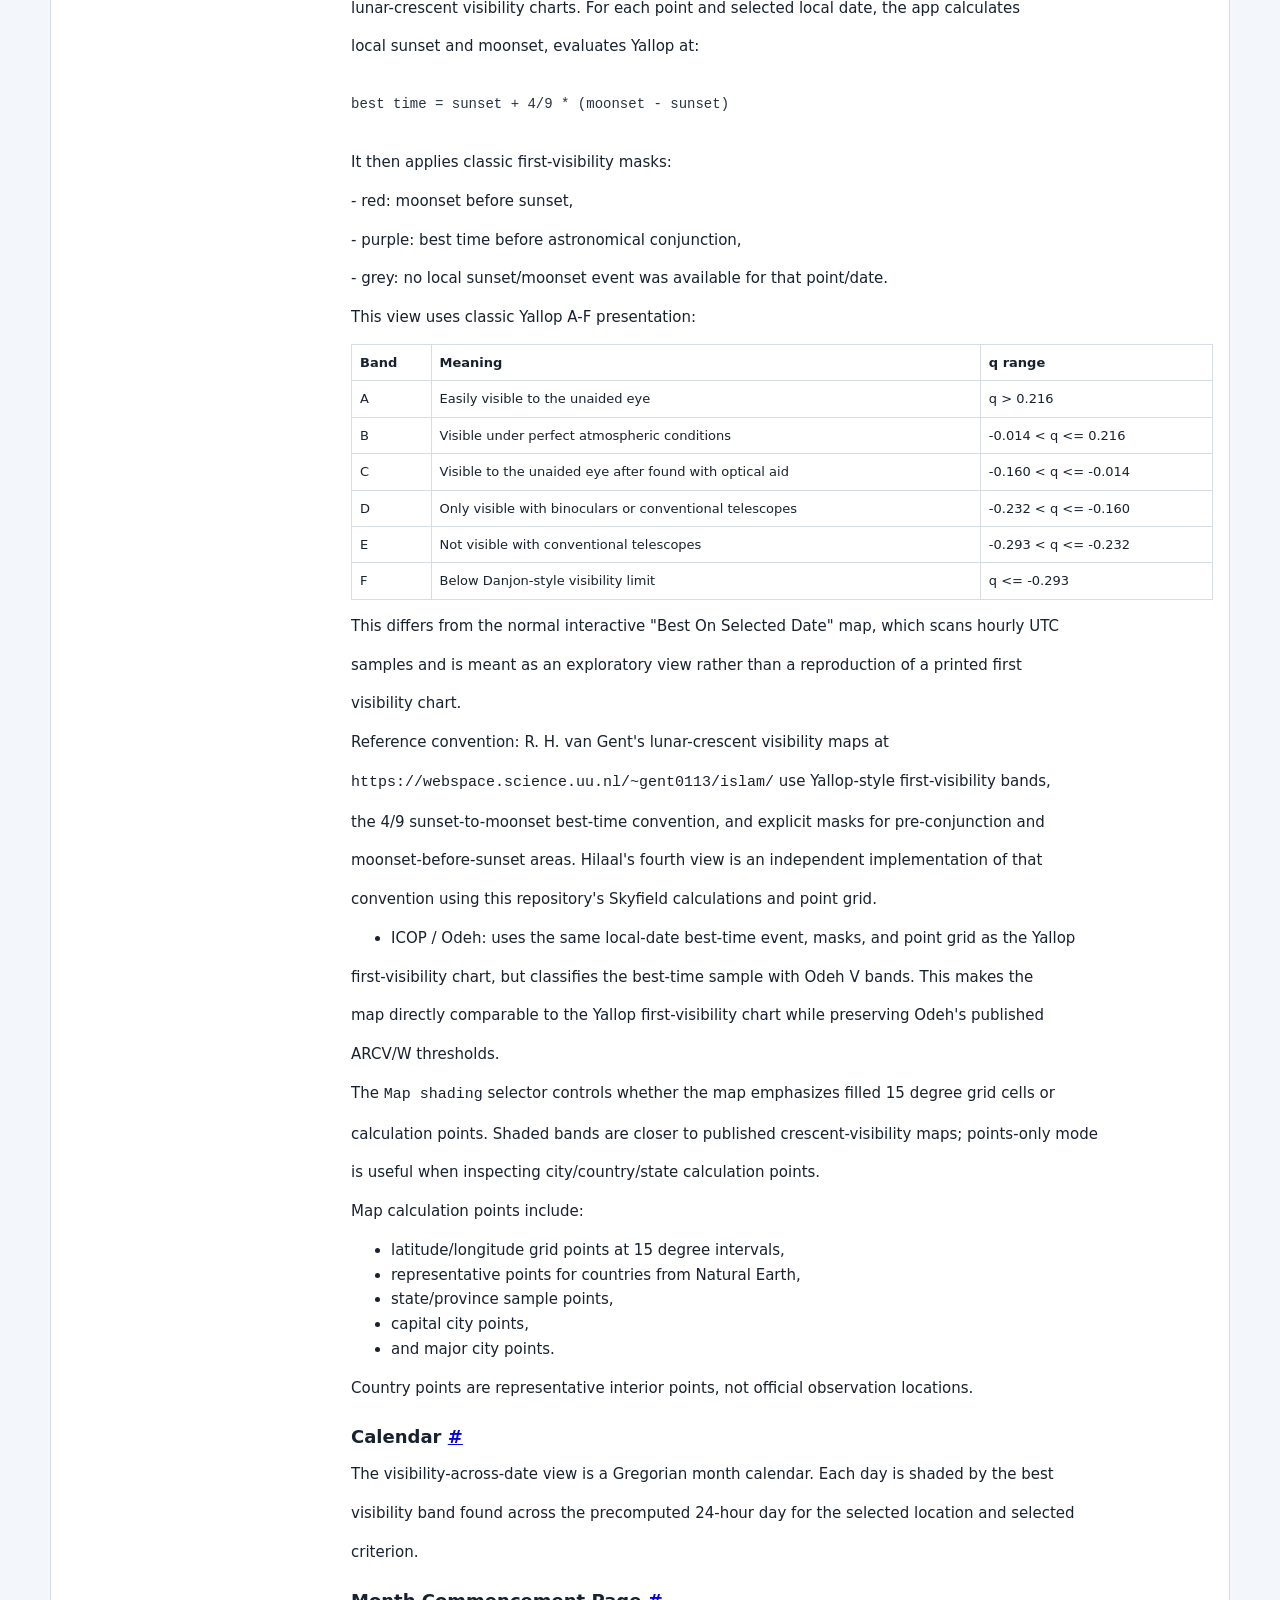
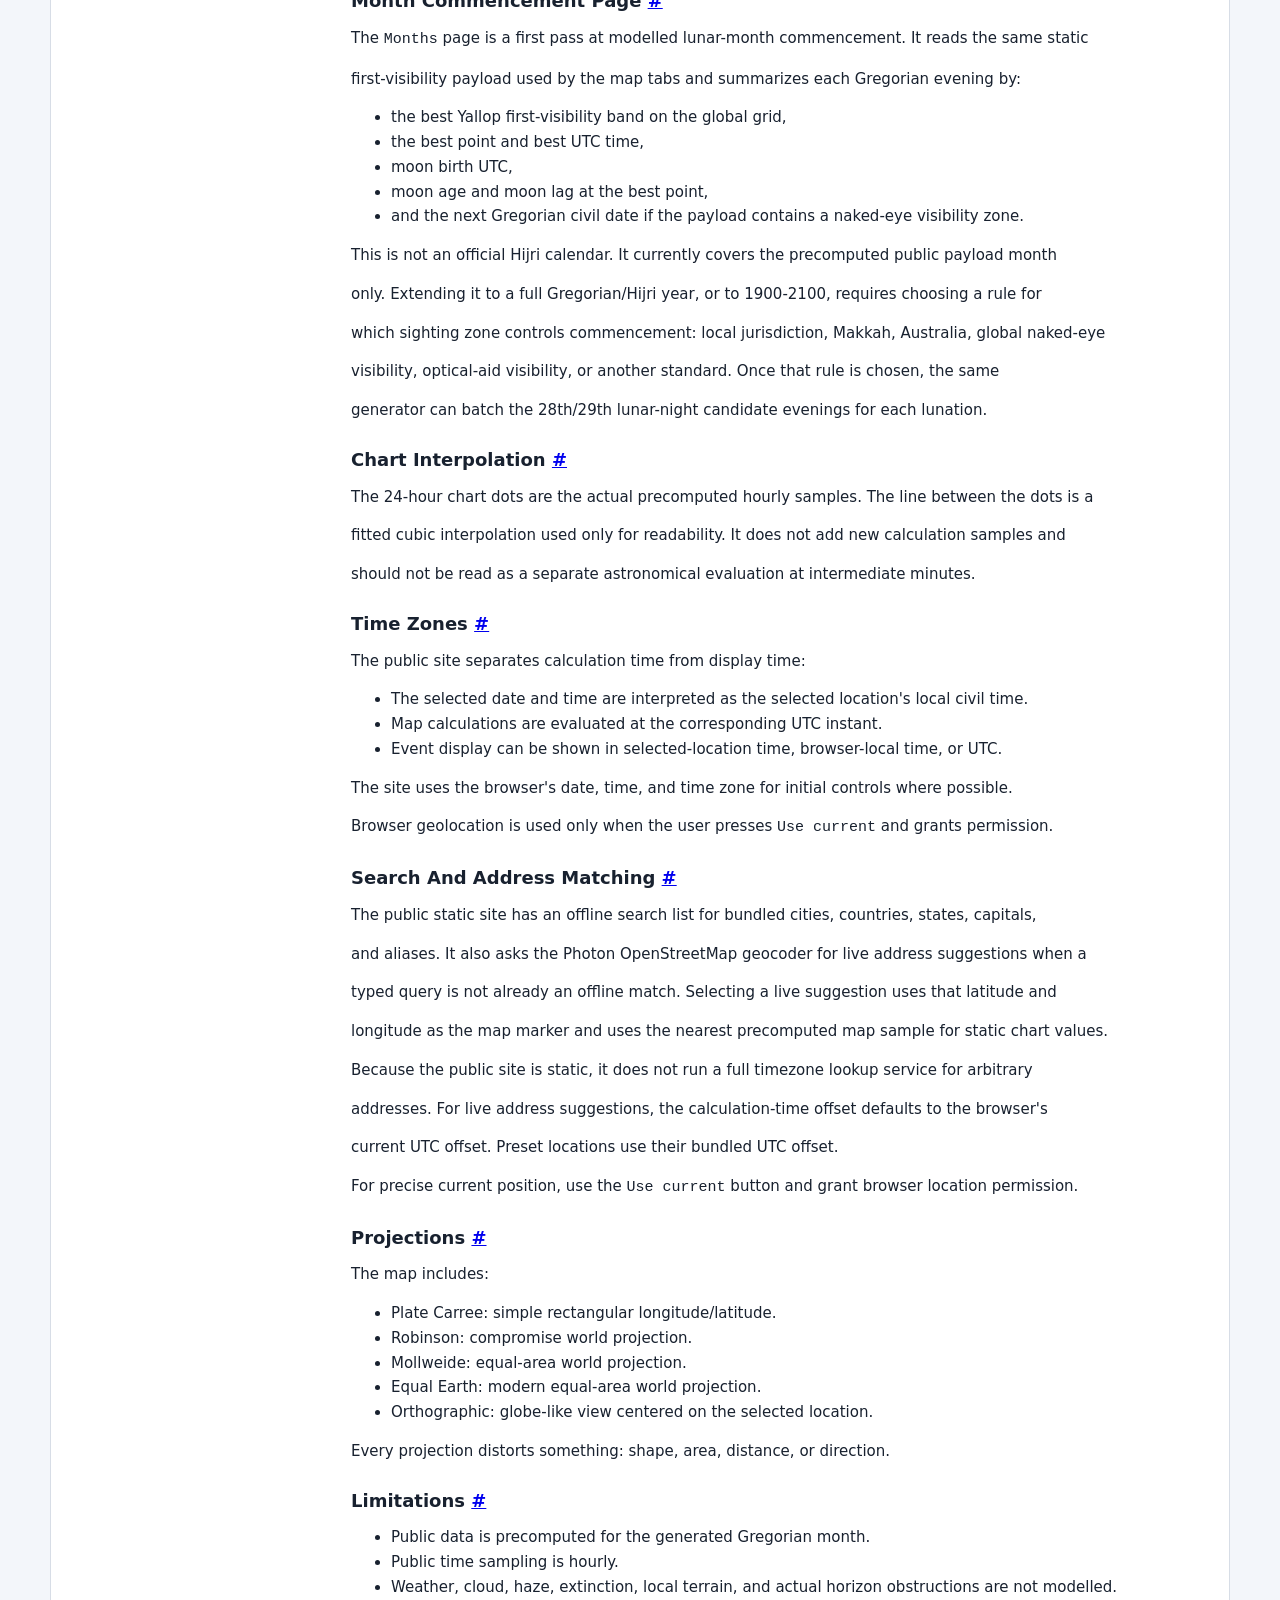
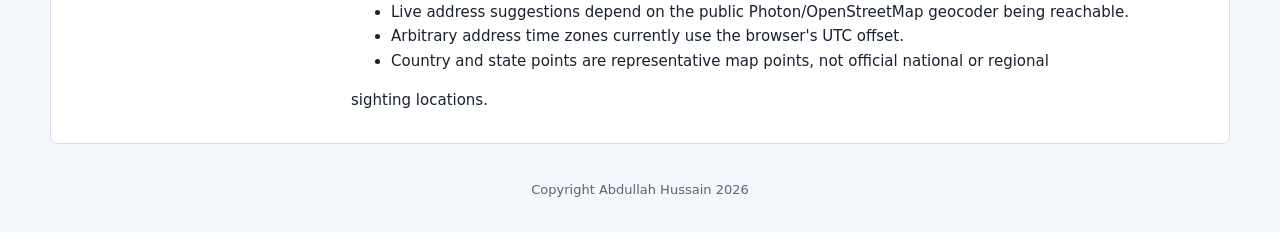
==== commit bddc6417: "Add Hilaal method tabs and month summary page" ====
--- a/pages/docs.html
+++ b/pages/docs.html
@@ -14,6 +14,7 @@
       </div>
       <nav>
         <a href="index.html">Dashboard</a>
+        <a href="months.html">Months</a>
         <a href="docs.html" aria-current="page">Docs</a>
       </nav>
     </header>
--- a/pages/styles.css
+++ b/pages/styles.css
@@ -74,9 +74,10 @@
 }
 
 main {
-  max-width: 1480px;
+  width: 100%;
+  max-width: none;
   margin: 0 auto;
-  padding: 24px;
+  padding: 20px;
 }
 
 .controls,
@@ -88,7 +89,7 @@
 }
 
 .controls {
-  grid-template-columns: minmax(240px, 1.5fr) minmax(170px, 1fr) auto minmax(130px, 0.8fr) minmax(250px, 1.2fr) minmax(190px, 1fr) 28px minmax(170px, 1fr) 28px minmax(180px, 1fr);
+  grid-template-columns: repeat(auto-fit, minmax(160px, 1fr));
   align-items: end;
   padding: 16px;
   background: #ffffff;
@@ -111,10 +112,14 @@
   font-weight: 600;
 }
 
+.search-field {
+  min-width: min(100%, 260px);
+}
+
 select,
 input,
 button {
-  min-height: 38px;
+  min-height: 42px;
   border: 1px solid var(--line);
   border-radius: 6px;
   background: #ffffff;
@@ -125,7 +130,7 @@
 select,
 button,
 input[type="search"] {
-  padding: 0 12px;
+  padding: 0 14px;
 }
 
 button {
@@ -146,14 +151,14 @@
 
 .time-control {
   display: grid;
-  grid-template-columns: 38px minmax(130px, 1fr) 38px;
+  grid-template-columns: 42px minmax(130px, 1fr) 42px;
   gap: 8px;
   align-items: center;
 }
 
 .time-control button,
 .def {
-  padding: 0;
+  padding: 0 8px;
 }
 
 .time-field select,
@@ -237,6 +242,14 @@
   font-weight: 500;
 }
 
+.suggestion-divider {
+  padding: 6px 8px 2px;
+  color: var(--muted);
+  font-size: 11px;
+  font-weight: 800;
+  text-transform: uppercase;
+}
+
 .status-grid {
   grid-template-columns: repeat(4, minmax(0, 1fr));
   margin: 16px 0;
@@ -290,12 +303,13 @@
 }
 
 .tabs {
-  grid-template-columns: repeat(3, minmax(0, 1fr));
+  grid-template-columns: repeat(auto-fit, minmax(180px, 1fr));
   margin: 16px 0;
 }
 
 .tab-button {
   min-height: 44px;
+  padding: 8px 14px;
 }
 
 .tab-button.active {
@@ -305,7 +319,7 @@
 }
 
 .split {
-  grid-template-columns: minmax(0, 2fr) minmax(340px, 1fr);
+  grid-template-columns: minmax(0, 2.35fr) minmax(340px, 0.9fr);
   margin-bottom: 16px;
 }
 
@@ -400,6 +414,10 @@
   border-color: #111827;
 }
 
+.calendar-day.today {
+  box-shadow: inset 0 0 0 2px #ffffff, 0 0 0 2px var(--accent);
+}
+
 .calendar-day span {
   font-size: 18px;
 }
@@ -488,6 +506,142 @@
   text-align: left;
 }
 
+.months-page {
+  max-width: 1420px;
+  margin: 0 auto;
+}
+
+.method-note {
+  margin-bottom: 16px;
+  padding: 12px;
+  border: 1px solid var(--line);
+  border-radius: 8px;
+  background: #f8fafc;
+  color: var(--muted);
+  font-size: 14px;
+  line-height: 1.5;
+}
+
+.month-summary-grid {
+  display: grid;
+  grid-template-columns: repeat(auto-fit, minmax(190px, 1fr));
+  gap: 12px;
+  margin-bottom: 18px;
+}
+
+.month-summary-grid article {
+  padding: 14px;
+  border: 1px solid var(--line);
+  border-radius: 8px;
+  background: #ffffff;
+}
+
+.month-summary-grid span {
+  display: block;
+  margin-bottom: 6px;
+  color: var(--muted);
+  font-size: 12px;
+  font-weight: 800;
+}
+
+.month-summary-grid strong {
+  font-size: 18px;
+}
+
+.months-layout {
+  display: grid;
+  grid-template-columns: minmax(320px, 0.9fr) minmax(0, 1.4fr);
+  gap: 18px;
+  align-items: start;
+}
+
+.months-layout h2 {
+  margin-bottom: 10px;
+}
+
+.sighting-cards {
+  display: grid;
+  gap: 10px;
+}
+
+.sighting-card {
+  padding: 12px;
+  border: 2px solid var(--line);
+  border-radius: 8px;
+  background: #ffffff;
+}
+
+.sighting-card > div:first-child {
+  display: flex;
+  justify-content: space-between;
+  gap: 12px;
+  margin-bottom: 8px;
+}
+
+.sighting-card span {
+  color: var(--muted);
+  font-size: 12px;
+  font-weight: 700;
+}
+
+.stacked-band {
+  display: flex;
+  height: 14px;
+  overflow: hidden;
+  margin-bottom: 10px;
+  border: 1px solid var(--line);
+  border-radius: 4px;
+}
+
+.stacked-band span {
+  height: 100%;
+}
+
+.sighting-card dl {
+  display: grid;
+  grid-template-columns: minmax(0, 0.8fr) minmax(0, 1.2fr);
+  gap: 6px 10px;
+  margin: 0;
+  font-size: 13px;
+}
+
+.sighting-card dt {
+  color: var(--muted);
+}
+
+.sighting-card dd {
+  margin: 0;
+  font-weight: 700;
+}
+
+.table-wrap {
+  overflow: auto;
+}
+
+.months-table {
+  width: 100%;
+  border-collapse: collapse;
+  font-size: 13px;
+}
+
+.months-table th,
+.months-table td {
+  padding: 8px;
+  border: 1px solid var(--line);
+  text-align: left;
+  vertical-align: top;
+}
+
+.mini-swatch {
+  display: inline-block;
+  width: 14px;
+  height: 14px;
+  margin-right: 7px;
+  border: 1px solid #94a3b8;
+  border-radius: 3px;
+  vertical-align: -2px;
+}
+
 .site-footer {
   padding: 18px 24px 30px;
   color: var(--muted);
@@ -515,7 +669,7 @@
   }
 
   main {
-    padding: 14px;
+    padding: 12px;
   }
 
   .panel-title {
@@ -524,6 +678,10 @@
   }
 
   .docs-layout {
+    grid-template-columns: 1fr;
+  }
+
+  .months-layout {
     grid-template-columns: 1fr;
   }
 
@@ -552,7 +710,7 @@
   }
 
   .time-control {
-    grid-template-columns: 36px minmax(0, 1fr) 36px;
+    grid-template-columns: 40px minmax(0, 1fr) 40px;
   }
 
   .legend span {
